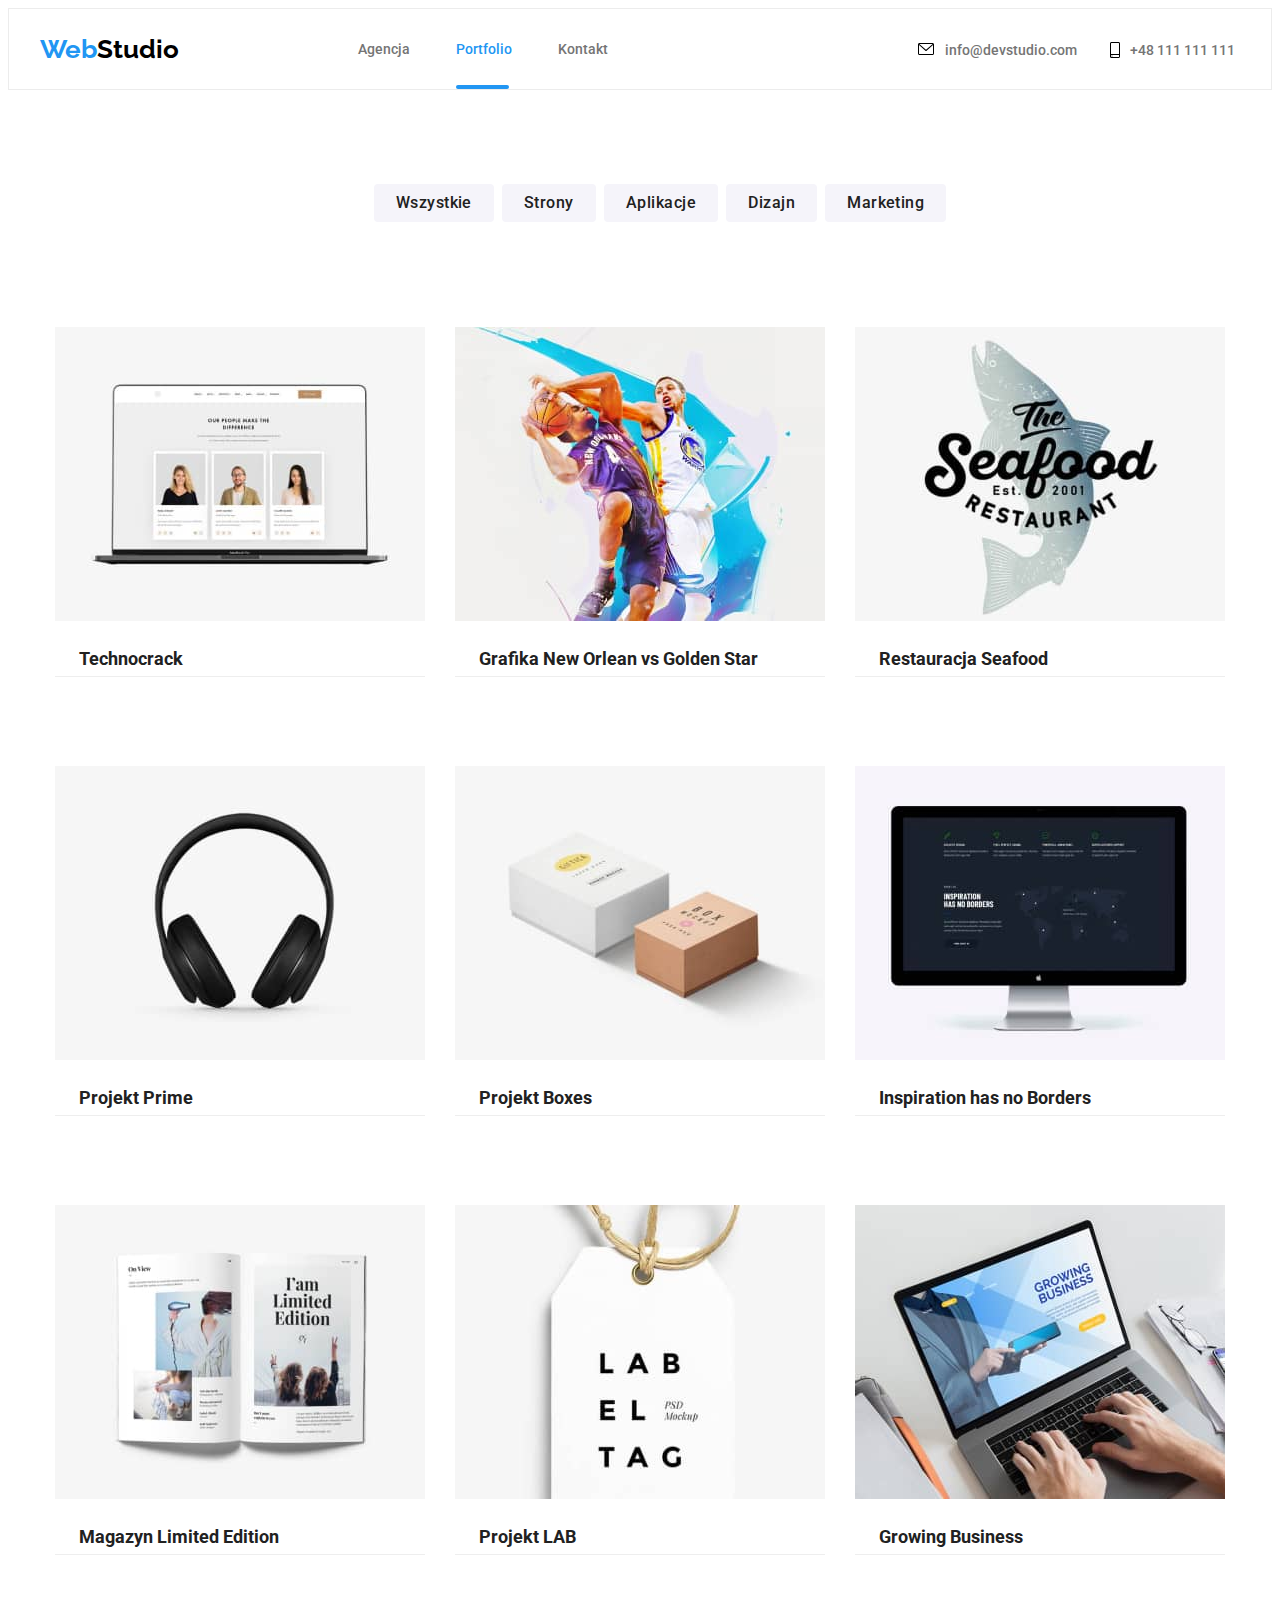
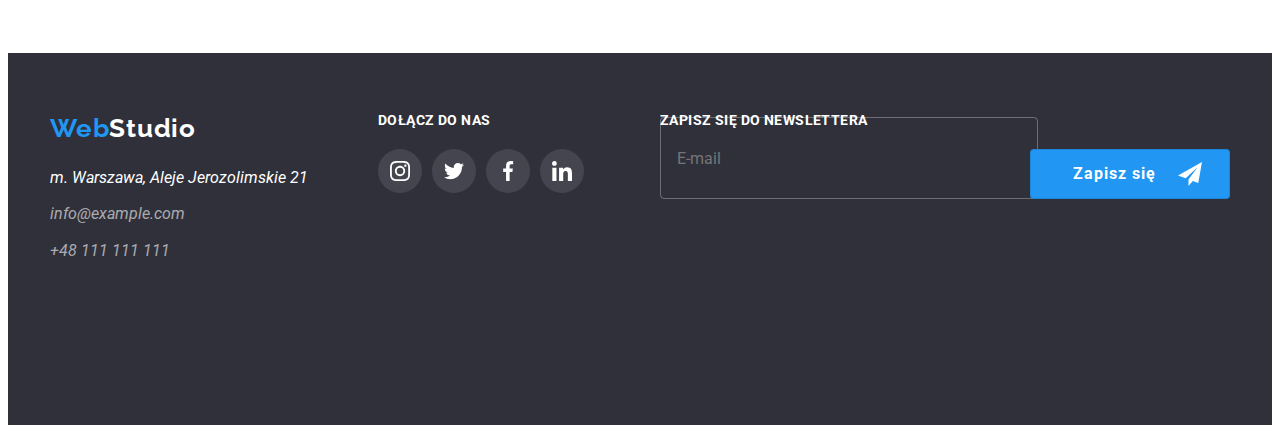
==== portfolio.html @ ab7e0744 "feat: init" ====
<!DOCTYPE html>
<html lang="pl">
  <head>
    <meta charset="UTF-8" />
    <meta http-equiv="X-UA-Compatible" content="IE=edge" />
    <meta name="viewport" content="width=device-width, initial-scale=1.0" />
    <title>Portfolio</title>
    <link
      href="https://fonts.googleapis.com/css2?family=Raleway:wght@700&family=Roboto:wght@400;500;700;900&display=swap"
      rel="stylesheet"
    />
    <link
      rel="stylesheet"
      href="https://cdnjs.cloudflare.com/ajax/libs/modern-normalize/1.1.0/modern-normalize.min.css"
      integrity="sha512-wpPYUAdjBVSE4KJnH1VR1HeZfpl1ub8YT/NKx4PuQ5NmX2tKuGu6U/JRp5y+Y8XG2tV+wKQpNHVUX03MfMFn9Q=="
      crossorigin="anonymous"
      referrerpolicy="no-referrer"
    />
    <link rel="stylesheet" href="css/styles.css" />
  </head>

  <body>
    <header class="header-box">
      <div class="header container">
        <a href="./index.html"
          ><span class="logo-web-top">Web</span
          ><span class="logo-studio-top">Studio</span></a
        >
        <nav>
          <ul class="navigation-links">
            <li>
              <a class="agency-nav is-hidden" href="./index.html">Agencja</a>
            </li>
            <li>
              <a class="portfolio-nav is-active" href="./portfolio.html"
                >Portfolio</a
              >
            </li>
            <li><a class="contact-nav is-hidden" href="#">Kontakt</a></li>
          </ul>
        </nav>
        <ul class="contact">
          <li class="mail-area">
            <a href="mailto:info@devstudio.com">
              <svg class="svg-contact-mail">
                <use href="./images/icons.svg#icon-envelope"></use>
              </svg>
              info@devstudio.com</a
            >
          </li>
          <li class="phone-area">
            <a href="tel:+48111111111">
              <svg class="svg-contact-phone">
                <use href="./images/icons.svg#icon-smartphone"></use>
              </svg>
              +48 111 111 111</a
            >
          </li>
        </ul>
      </div>
    </header>

    <main>
      <section class="projects-section">
        <div class="projects container">
          <ul class="projects-filter">
            <li class="button-element">
              <button class="projects-button" type="button">Wszystkie</button>
            </li>
            <li class="button-element">
              <button class="projects-button" type="button">Strony</button>
            </li>
            <li class="button-element">
              <button class="projects-button" type="button">Aplikacje</button>
            </li>
            <li class="button-element">
              <button class="projects-button" type="button">Dizajn</button>
            </li>
            <li class="button-element">
              <button class="projects-button" type="button">Marketing</button>
            </li>
          </ul>
        </div>
        <div class="projects container">
          <ul class="projects-list container">
            <li>
              <figure class="projects-card">
                <img
                  class="projects-img"
                  src="images/project1.jpg"
                  alt="Ekran laptopa z trojgiem ludzi"
                  width="370"
                  height="294"
                />
                <div class="overlay">
                  <p>
                    Technocrack jest popularną platformą wykorzystywaną do
                    rozpowszechniania koronawirusa. Firmy wykorzystują tę
                    platformę do celów szpiegowskich i ataków na
                    niezabezpieczone serwery konkurencji
                  </p>
                </div>
                <figcaption class="projects-caption-area">
                  <h2 class="upper-caption">Technocrack</h2>
                  <h3 class="lower-caption">Strona internetowa</h3>
                </figcaption>
              </figure>
            </li>
            <li>
              <figure class="projects-card">
                <img
                  src="images/project2.jpg"
                  alt="Dwaj koszykarze podczas gry"
                  width="370"
                  height="294"
                />
                <div class="overlay">
                  <p>
                    Technocrack jest popularną platformą wykorzystywaną do
                    rozpowszechniania koronawirusa. Firmy wykorzystują tę
                    platformę do celów szpiegowskich i ataków na
                    niezabezpieczone serwery konkurencji
                  </p>
                </div>
                <figcaption class="projects-caption-area">
                  <h2 class="upper-caption">
                    Grafika New Orlean vs Golden Star
                  </h2>
                  <h3 class="lower-caption">Dizajn</h3>
                </figcaption>
              </figure>
            </li>
            <li>
              <figure class="projects-card">
                <img
                  src="images/project3.jpg"
                  alt="Logo restauracji Seafood"
                  width="370"
                  height="294"
                />
                <div class="overlay">
                  <p>
                    Technocrack jest popularną platformą wykorzystywaną do
                    rozpowszechniania koronawirusa. Firmy wykorzystują tę
                    platformę do celów szpiegowskich i ataków na
                    niezabezpieczone serwery konkurencji
                  </p>
                </div>
                <figcaption class="projects-caption-area">
                  <h2 class="upper-caption">Restauracja Seafood</h2>
                  <h3 class="lower-caption">Aplikacja</h3>
                </figcaption>
              </figure>
            </li>
            <li>
              <figure class="projects-card">
                <img
                  src="images/project4.jpg"
                  alt="Słuchawki"
                  width="370"
                  height="294"
                />
                <div class="overlay">
                  <p>
                    Technocrack jest popularną platformą wykorzystywaną do
                    rozpowszechniania koronawirusa. Firmy wykorzystują tę
                    platformę do celów szpiegowskich i ataków na
                    niezabezpieczone serwery konkurencji
                  </p>
                </div>
                <figcaption class="projects-caption-area">
                  <h2 class="upper-caption">Projekt Prime</h2>
                  <h3 class="lower-caption">Marketing</h3>
                </figcaption>
              </figure>
            </li>
            <li>
              <figure class="projects-card">
                <img
                  src="images/project5.jpg"
                  alt="Dwa róźne pudełka obok siebie"
                  width="370"
                  height="294"
                />
                <div class="overlay">
                  <p>
                    Technocrack jest popularną platformą wykorzystywaną do
                    rozpowszechniania koronawirusa. Firmy wykorzystują tę
                    platformę do celów szpiegowskich i ataków na
                    niezabezpieczone serwery konkurencji
                  </p>
                </div>
                <figcaption class="projects-caption-area">
                  <h2 class="upper-caption">Projekt Boxes</h2>
                  <h3 class="lower-caption">Aplikacja</h3>
                </figcaption>
              </figure>
            </li>
            <li>
              <figure class="projects-card">
                <img
                  src="images/project6.jpg"
                  alt="Ekran komputera z obrazem świata"
                  width="370"
                  height="294"
                />
                <div class="overlay">
                  <p>
                    Technocrack jest popularną platformą wykorzystywaną do
                    rozpowszechniania koronawirusa. Firmy wykorzystują tę
                    platformę do celów szpiegowskich i ataków na
                    niezabezpieczone serwery konkurencji
                  </p>
                </div>
                <figcaption class="projects-caption-area">
                  <h2 class="upper-caption">Inspiration has no Borders</h2>
                  <h3 class="lower-caption">Strona internetowa</h3>
                </figcaption>
              </figure>
            </li>
            <li>
              <figure class="projects-card">
                <img
                  src="images/project7.jpg"
                  alt="Otwarty miesiecznik Limited Edition"
                  width="370"
                  height="294"
                />
                <div class="overlay">
                  <p>
                    Technocrack jest popularną platformą wykorzystywaną do
                    rozpowszechniania koronawirusa. Firmy wykorzystują tę
                    platformę do celów szpiegowskich i ataków na
                    niezabezpieczone serwery konkurencji
                  </p>
                </div>
                <figcaption class="projects-caption-area">
                  <h2 class="upper-caption">Magazyn Limited Edition</h2>
                  <h3 class="lower-caption">Dizajn</h3>
                </figcaption>
              </figure>
            </li>
            <li>
              <figure class="projects-card">
                <img
                  src="images/project8.jpg"
                  alt="Zawieszka Project Lab"
                  width="370"
                  height="294"
                />
                <div class="overlay">
                  <p>
                    Technocrack jest popularną platformą wykorzystywaną do
                    rozpowszechniania koronawirusa. Firmy wykorzystują tę
                    platformę do celów szpiegowskich i ataków na
                    niezabezpieczone serwery konkurencji
                  </p>
                </div>
                <figcaption class="projects-caption-area">
                  <h2 class="upper-caption">Projekt LAB</h2>
                  <h3 class="lower-caption">Marketing</h3>
                </figcaption>
              </figure>
            </li>
            <li>
              <figure class="projects-card">
                <img
                  src="images/project9.jpg"
                  alt="Ręce piszące na klawiaturze laptopa"
                  width="370"
                  height="294"
                />
                <div class="overlay">
                  <p>
                    Technocrack jest popularną platformą wykorzystywaną do
                    rozpowszechniania koronawirusa. Firmy wykorzystują tę
                    platformę do celów szpiegowskich i ataków na
                    niezabezpieczone serwery konkurencji
                  </p>
                </div>
                <figcaption class="projects-caption-area">
                  <h2 class="upper-caption">Growing Business</h2>
                  <h3 class="lower-caption">Aplikacja</h3>
                </figcaption>
              </figure>
            </li>
          </ul>
        </div>
      </section>
    </main>
    <footer>
      <div class="whole-footer">
        <div class="footer-area">
          <a href="./index.html"
            ><span class="logo-web-bottom">Web</span
            ><span class="logo-studio-bottom">Studio</span>
          </a>
          <address>
            <ul class="footer-contacts-list">
              <li>
                <a class="site" href="https://goo.gl/maps/q3WPrfQFME7vEifA9"
                  >m. Warszawa, Aleje Jerozolimskie 21</a
                >
              </li>
              <li>
                <a class="contact" href="mailto:info@example.com"
                  >info@example.com</a
                >
              </li>
              <li>
                <a class="contact" href="tel:+48111111111">+48 111 111 111</a>
              </li>
            </ul>
          </address>
        </div>

        <div class="footer-sl-area">
          <p class="footer-sl-area-title">Dołącz do nas</p>
          <div class="footer-sl-area-boxes">
            <div class="footer-sl-box">
              <svg class="footer-sl-item">
                <use href="./images/icons.svg#icon-instagram2"></use>
              </svg>
            </div>
            <div class="footer-sl-box">
              <svg class="footer-sl-item">
                <use href="./images/icons.svg#icon-twitter1"></use>
              </svg>
            </div>
            <div class="footer-sl-box">
              <svg class="footer-sl-item">
                <use href="./images/icons.svg#icon-facebook1"></use>
              </svg>
            </div>
            <div class="footer-sl-box">
              <svg class="footer-sl-item">
                <use href="./images/icons.svg#icon-linkedin1"></use>
              </svg>
            </div>
          </div>
        </div>

        <div class="newsletter-area">
          <p class="newsletter-title">zapisz się do newslettera</p>
          <div>
            <form name="newsletter" autocomplete="on">
              <label for="newsletter-email"> </label>
              <input
                type="email"
                name="newsletter"
                id="newsletter-email"
                placeholder="E-mail"
                class="email-input"
              />
              <button class="newsletter-button" type="submit">
                Zapisz się
              </button>
              <svg class="icon-send">
                <use href="./images/icons.svg#icon-send" />
              </svg>
            </form>
          </div>
        </div>
      </div>
    </footer>
  </body>
</html>
---- css/styles.css ----
* {
  font-family: "Roboto", sans-serif;
  color: var(--bodytext-color);
  font-size: 16px;
  font-weight: 400;
}

:root {
  --text-color: #757575;
  --selection-color: #2196f3;
  --main-white: #ffffff;
  --logo-black: #000000;
  --bodytext-color: #212121;
  --footerbackground-color: #2f303a;
  --teamsectionbackgroundn-color: #f5f4fa;
  --svg-icons-color: #afb1bb;
  --background-footer-sl: rgba(255, 255, 255, 0.1);
  --lower-caption-color: rgba(117, 117, 117, 1);
}
h1,
h2,
h3,
h4,
h5,
h6,
p,
ul {
  margin: 0px;
}

section {
  padding-top: 94px;
  padding-bottom: 94px;
}

.container {
  width: 1200px;
  margin-left: auto;
  margin-right: auto;
  padding: 0;
}

.container > li {
  list-style-type: none;
}
/* logo top*/
.logo-web-top,
.logo-studio-top {
  font-family: "Raleway";
  font-size: 26px;
  font-weight: 700;
  line-height: 1.19;
  letter-spacing: 0.03;
}
.logo-studio-top {
  color: var(--logo-black);
}

.logo-web-top {
  color: var(--selection-color);
}

/* end - logo top */

/* header */
.header-box {
  display: flex;
  align-items: center;
  justify-content: center;
  width: auto;
  height: 80px;
  margin: auto;
  padding: 0px;
  list-style: none;
  border: 1px solid #ececec;
}

.header.container > a {
  text-decoration: none;
}

.header.container {
  display: flex;
  align-items: center;
  margin-left: 0px;
  margin-right: 0px;
}

/* end - header */
/* navigation menu */
.navigation-links {
  position: relative;
  font-size: 14px;
  font-weight: 500;
  line-height: 1;
  letter-spacing: 0.02;
  text-indent: 46px;
  margin-left: 93px;
  display: flex;
  align-items: center;
  position: relati;
}

.navigation-links a {
  color: var(--text-color);
  text-decoration: none;
  font-size: 14px;
  font-weight: 500;
  line-height: 1.14;
  letter-spacing: 0.02;
  position: relative;
  transition-property: color;
  transition-duration: 250ms;
  transition-timing-function: cubic-bezier(0.4, 0, 0.2, 1);
}

.navigation-links a:hover,
.navigation-links a:focus,
.navigation-links a:active {
  color: var(--selection-color);
}
.navigation-links a:hover::after,
.navigation-links a:focus::after,
.navigation-links a:active::after {
  color: var(--selection-color);
  position: absolute;
  display: inline-block;
  top: 44px;
  left: 0px;
  content: "";
  width: 53px;
  height: 4px;
  border-radius: 2px;
  background-color: var(--selection-color);
}
/* agency active */
.agency-nav.is-active {
  color: var(--selection-color);
}
.agency-nav.is-active::after {
  color: var(--selection-color);
  position: absolute;
  display: inline-block;
  top: 44px;
  left: 0px;
  content: "";
  width: 53px;
  height: 4px;
  border-radius: 2px;
  background-color: var(--selection-color);
}
/* agency end */
/* portfolio active */
.portfolio-nav.is-active {
  color: var(--selection-color);
}
.portfolio-nav.is-active::after {
  color: var(--selection-color);
  position: absolute;
  display: inline-block;
  top: 44px;
  left: 0px;
  content: "";
  width: 53px;
  height: 4px;
  border-radius: 2px;
  background-color: var(--selection-color);
}

.navigation-links > li {
  list-style-type: none;
}

nav a {
  color: var(--main-text-color);
  text-decoration: none;
}

.contact {
  position: relative;
  display: flex;
  gap: 50px;
  margin-left: auto;
}

.contact > li {
  list-style-type: none;
}

.contact a {
  text-decoration: none;
  color: var(--text-color);
  font-size: 14px;
  font-weight: 500;
  line-height: 1.14;
  letter-spacing: 0.02;
  transition-property: fill, color;
  transition-duration: 250ms;
  transition-timing-function: cubic-bezier(0.4, 0, 0.2, 1);
}

.contact a:hover,
.contact a:focus,
.contact a:active {
  color: var(--selection-color);
  fill: var(--selection-color);
}

/* obrazy svg */
.svg-contact-mail {
  display: inline-block;
  width: 22px;
  height: 16px;
  position: absolute;
  left: 10px;
  bottom: 2px;
}
.mail-area {
  width: 135px;
}
.phone-area {
  width: 110px;
}
.svg-contact-phone {
  display: inline-block;
  align-self: center;
  width: 20px;
  height: 16px;
  position: absolute;
  right: 115px;
  top: 2px;
}

/* end-navigation menu */

/* main */
.title-main.container {
  display: flex;
  justify-content: center;
  margin: 0px;
  margin-bottom: 30px;
  font-weight: 900;
  font-size: 44px;
  line-height: 1.36;
  text-align: center;
  letter-spacing: 0.06;
  text-transform: uppercase;
  color: var(--main-white);
  width: auto;
}

.main-section-background {
  display: flex;
  justify-content: center;
  align-items: center;
  margin-right: auto;
  margin-left: auto;
  max-height: auto;
  max-width: 1600px;
  text-align: center;
}
.main-section-background {
  background-image: linear-gradient(
      rgba(47, 48, 58, 0.4) 0%,
      rgba(47, 48, 58, 0.4) 0%
    ),
    url(../images/main.jpg);
  background-repeat: no-repeat;
  background-position: center;
  background-size: cover;
  max-width: 1600px;
  max-height: auto;
}

.main-button.heigh-button {
  font-weight: 700;
  line-height: 1.88;
  letter-spacing: 0.06;
  text-align: center;
  width: 200px;
  padding-top: 10px;
  padding-bottom: 10px;
  border-radius: 4px;
  border: 1px solid #2196f3;
  color: var(--main-white);
  background-color: var(--selection-color);
  transition-property: box-shadow;
  transition-duration: 250ms;
  transition-timing-function: cubic-bezier(0.4, 0, 0.2, 1);
}
.main-button:hover,
.main-button:focus,
.main-button:active {
  box-shadow: 0px 4px 4px 0px #00000040;
  cursor: pointer;
}

/* end - main */

/* section lorem */
.title-about {
  font-size: 14px;
  font-weight: 700;
  line-height: 1.14;
  letter-spacing: 0.03;
  width: 270px;
  height: auto;
  text-transform: uppercase;
  margin-bottom: 10px;
  justify-content: center;
  color: var(--bodytext-color);
  padding-left: 0px;
  padding-right: 0px;
}

.lorem-section-area .container {
  display: flex;
  justify-content: center;
  padding-bottom: 0px;
}
.lorem-area {
  width: 270px;
  height: auto;
}
.lorem-area > .text-about {
  font-size: 14px;
  line-height: 1.71;
  letter-spacing: 0.03em;
  text-align: left;
  color: var(--text-color);
  text-align: left;
  width: 270px;
}
.lorem-area:not(:last-child) {
  margin-right: 30px;
}

.lorem-list {
  display: flex;
  justify-content: center;
  margin-left: auto;
  margin-right: auto;
  list-style-type: none;
  padding-left: 0px;
  width: 1170px;
  height: auto;
}
/* lorem images */
.svg-lorem-cards {
  display: flex;
  justify-content: center;
  align-items: center;
  width: 270px;
  height: 120px;
  margin-bottom: 30px;
  background-color: var(--teamsectionbackgroundn-color);
}
.svg-lorem-images {
  width: 70px;
  height: 70px;
}
/* end - lorem section */

/* image section */
.image-section {
  justify-content: center;
  display: block;
  padding-top: 0px;
}

.image-title {
  display: block;
  justify-content: center;
  width: auto;
  text-align: center;
  font-size: 36px;
  font-weight: 700;
  line-height: 1.16;
  letter-spacing: 0.03;
  margin-bottom: 50px;
  color: var(--bodytext-color);
}
.image-title-item {
  max-width: 100%;
  height: auto;
  position: relative;
  overflow: hidden;
  height: 294px;
}
.image-title-item .image-title-overtext {
  bottom: 0px;
  display: flex;
  position: absolute;
  background: rgba(47, 48, 58, 0.8);
  justify-content: center;
  align-items: center;
  height: 70px;
  width: 370px;
  font-size: 14px;
  color: var(--main-white);
  text-transform: uppercase;
  font-weight: 700;
  line-height: 0.07;
  letter-spacing: 0.03em;
}
.link-container {
  display: flex;
  gap: 30px;
  justify-content: center;
  margin-right: 0px;
  margin-left: 0px;
  list-style-type: none;
  padding-left: 0px;
}

.image-section.container {
  margin: 0px;
  width: 1170px;
}

/* end - image section */
/* teamcard section */
.teamcard-section-background {
  width: auto;
  display: block;
  background-color: var(--teamsectionbackgroundn-color);
}

.teamcard-section {
  display: block;
  justify-content: center;
  align-items: center;
  margin: auto;
}

.teamcard-title {
  display: flex;
  justify-content: center;
  font-size: 36px;
  font-weight: 700;
  line-height: 1.16;
  letter-spacing: 0.03;
  margin-bottom: 50px;
}

.teamcard-figure {
  justify-content: center;
  display: block;
  width: 270px;
  height: auto;
  margin: 0px;
}
.teamcard-cards {
  background-color: var(--main-white);
  border-bottom-left-radius: 4px;
  border-bottom-right-radius: 4px;
  box-shadow: 0px 2px 1px 0px rgba(0, 0, 0, 0.2);
  box-shadow: 0px 1px 1px 0px rgba(0, 0, 0, 0.14);
  box-shadow: 0px 1px 3px 0px rgba(0, 0, 0, 0.12);
}
.teamcard-list > li {
  list-style-type: none;
}

.teamcard-list {
  display: flex;
  gap: 30px;
  justify-content: center;
  padding-left: 0px;
  width: auto;
}

/* svg-teamcard */
.svg-teamcard-sl {
  display: flex;
  margin-left: auto;
  margin-right: auto;
  margin-bottom: 18px;
  margin-top: 16px;
  width: 206px;
  height: auto;
}
.svg-teamcard-sl > .teamcard-sl-box:not(:last-child) {
  margin-right: 10px;
}
.teamcard-sl-box {
  display: flex;
  align-items: center;
  justify-content: center;
  width: 44px;
  height: 44px;
  width: 44px;
  height: 44px;
  background-color: var(--main-white);
  fill: rgba(175, 177, 184, 1);
  border-radius: 50%;
  transition-property: background-color, fill, box-shadow, border-radius;
  transition-duration: 250ms;
  transition-timing-function: cubic-bezier(0.4, 0, 0.2, 1);
}
.teamcard-sl-box:hover,
.teamcard-sl-box:focus,
.teamcard-sl-box:active {
  background-color: var(--selection-color);
  border-radius: 50%;
  fill: var(--main-white);
  box-shadow: 0px 4px 4px 0px #00000040;
  cursor: pointer;
}
.svg-teamcard-sl-item {
  width: 20px;
  height: 20px;
}
/* client- section */
.clients-section {
  display: block;
  margin-left: auto;
  margin-right: auto;
  padding-top: 94px;
  padding-bottom: 94px;
}
.clients-title {
  text-align: center;
  font-size: 36px;
  font-weight: 700;
  line-height: 1.16;
  letter-spacing: 0.03;
  margin-bottom: 50px;
}
.clients-image-box {
  display: flex;
  justify-content: center;
  width: 1170px;
  height: auto;
  margin-left: auto;
  margin-right: auto;
  fill: var(--svg-icons-color);
}
.clients-image-card:not(:last-child) {
  margin-right: 30px;
}
.clients-image-card {
  display: flex;
  justify-content: center;
  align-items: center;
  width: 170px;
  height: 92px;
  border: 1px solid #afb1b8;
  border-radius: 4px;
  transition-property: border, fill, box-shadow, border-radius;
  transition-duration: 250ms;
  transition-timing-function: cubic-bezier(0.4, 0, 0.2, 1);
}
.clients-image-card:hover,
.clients-image-card:focus,
.clients-image-card:active {
  border: 1px solid #2196f3;
  fill: var(--selection-color);
  box-shadow: 0px 4px 4px 0px #00000040;
  cursor: pointer;
}

.clients-image {
  width: 106px;
  height: 60px;
}

/* end - clients section */
/* team - section */
.team-caption > .upper-caption {
  justify-content: center;
  font-weight: 500;
  font-size: 16px;
  margin-bottom: 10px;
  line-height: 1.19;
  margin-left: 0px;
  margin-right: 0px;
  letter-spacing: 0.03;
  color: var(--bodytext-color);
}

.team-caption {
  display: block;
  padding-top: 30px;
  text-align: center;
}

.team-caption + .lower-caption {
  font-size: 14px;
  color: var(--lower-caption-color);
  line-height: 1.46;
  letter-spacing: 0.03;
}
/* end- teamcard section */
/* footer */
/* logo-bottom */
.whole-footer .logo-web-bottom,
.whole-footer .logo-studio-bottom {
  margin-bottom: 20px;
  font-family: "Raleway";
  font-size: 26px;
  line-height: 1.19;
  font-weight: 700;
  letter-spacing: 0.03em;
  text-align: left;
}
.footer-area > a {
  text-decoration: none;
}
.logo-web-bottom {
  color: var(--selection-color);
}

.logo-studio-bottom {
  color: var(--main-white);
}

/* end - logo bottom */

footer {
  background-color: var(--footerbackground-color);
  width: auto;
}
.whole-footer {
  display: flex;
  justify-content: center;
  height: 252px;
  margin-right: auto;
  margin-left: auto;
  padding: 60px 0px;
}
.footer-area {
  width: 250x;
}
.footer-area.container {
  padding: 60px 0px;
  margin-left: 0px;
  margin-right: 0px;
  width: auto;
}
.footer-contacts-list {
  width: auto;
}
.footer-contacts-list .site {
  color: var(--main-white);
  transition-property: color;
  transition-duration: 250ms;
  transition-timing-function: cubic-bezier(0.4, 0, 0.2, 1);
}

.footer-contacts-list .site:hover,
.footer-contacts-list .site:focus,
.footer-contacts-list .site:active {
  color: var(--selection-color);
}

.footer-contacts-list .contact {
  color: #ffffff99;
  transition-property: color;
  transition-duration: 250ms;
  transition-timing-function: cubic-bezier(0.4, 0, 0.2, 1);
}
.footer-contacts-list .contact:hover,
.footer-contacts-list .contact:focus,
.footer-contacts-list .contact:active {
  color: var(--selection-color);
}

.footer-contacts-list {
  padding-left: 0px;
}
.footer-contacts-list li:nth-child(1) {
  margin-top: 20px;
}
.footer-contacts-list > li {
  padding-bottom: 9px;
  margin-right: 70px;
  margin-left: 0px;
  font-size: 14px;
  line-height: 1.71;
  letter-spacing: 0.03;
}

.footer-contacts-list > li {
  list-style-type: none;
}

.footer-contacts-list a {
  text-decoration: none;
}

.footer-address .contact {
  color: rgba(255, 255, 255, 0.6);
  font-size: 14px;
  line-height: 1.71;
  transition-property: color;
  transition-duration: 250ms;
  transition-timing-function: cubic-bezier(0.4, 0, 0.2, 1);
}

.footer-sl-area {
  display: block;
  margin-left: 0px;
  height: 80px;
  padding-right: 76px;
}
.footer-sl-area-boxes > .footer-sl-box:not(:last-child) {
  margin-right: 10px;
}
.footer-sl-area-title {
  padding-bottom: 20px;
  color: var(--main-white);
  text-transform: uppercase;
  font-size: 14px;
  font-weight: 700;
  line-height: 1.14;
  letter-spacing: 0.03em;
  text-align: left;
}
.footer-sl-area-boxes {
  display: inline-flex;
  width: auto;
  height: 44px;
}
.footer-sl-box {
  display: flex;
  align-items: center;
  justify-content: center;
  width: 44px;
  height: 44px;
  background-color: var(--background-footer-sl);
  fill: var(--main-white);
  border-radius: 50%;
  transition-property: background-color, fill, box-shadow, border-radius;
  transition-duration: 250ms;
  transition-timing-function: cubic-bezier(0.4, 0, 0.2, 1);
}
.footer-sl-box:hover,
.footer-sl-box:focus,
.footer-sl-box:active {
  background-color: var(--selection-color);
  border-radius: 50%;
  fill: var(--main-white);
  box-shadow: 0px 4px 4px 0px #00000040;
  cursor: pointer;
}
.footer-sl-item {
  width: 20px;
  height: 20px;
}
.newsletter-area {
  position: relative;
  width: 570px;
  height: 86px;
}
.newsletter-title {
  color: var(--main-white);
  font-size: 14px;
  font-weight: 700;
  line-height: 1.14;
  letter-spacing: 0.03em;
  text-align: left;
  text-transform: uppercase;
}
.email-input {
  position: absolute;
  display: inline-flex;
  align-items: flex-end;
  padding-top: 15px;
  color: var(--main-white);
  padding-bottom: 15px;
  padding-left: 16px;
  border: 1px solid rgba(255, 255, 255, 0.3);
  border-radius: 4px;
  box-shadow: rgba(0, 0, 0, 0.15);
  bottom: 0px;
  left: 0px;
  width: 358px;
  height: 50px;
  background-color: transparent;
}
.newsletter-button {
  position: absolute;
  display: flex;
  align-items: center;
  font-size: 16px;
  font-weight: 700;
  line-height: 1.88;
  letter-spacing: 0.06em;
  text-align: center;
  bottom: 0px;
  right: 0px;
  border-radius: 4px;
  border: 1px solid #0000001a;
  width: 200px;
  height: 50px;
  padding-left: 42px;
  background-color: var(--selection-color);
  color: var(--main-white);
  transition-property: border, box-shadow, cursor;
  transition-duration: 250ms;
  transition-timing-function: cubic-bezier(0.4, 0, 0.2, 1);
}
.newsletter-button:hover,
.newsletter-button:focus,
.newsletter-button:active {
  border: 1px solid #080c0f;
  box-shadow: 0px 4px 4px 0px #ffffff;
  cursor: pointer;
}
.icon-send {
  position: absolute;
  width: 24px;
  height: 24px;
  fill: var(--main-white);
  right: 28px;
  bottom: 13px;
}
/* newsletter - form */

/* end - newsletter - form */

/* portfolio */
/* buttons */
.projects-button[type="button"] {
  cursor: pointer;
  font-weight: 500;
  line-height: 1.63;
  letter-spacing: 0.03em;
  text-align: center;
  padding: 6px 22px;
  border: 0px;
  border-radius: 4px;
  background-color: var(--teamsectionbackgroundn-color);
  /* transition */
  transition-property: box-shadow, color, background-color;
  transition-duration: 250ms;
  transition-timing-function: cubic-bezier(0.4, 0, 0.2, 1);
}

.projects-button[type="button"]:hover,
.projects-button[type="button"]:focus,
.projects-button[type="button"]:active {
  color: var(--main-white);
  background-color: var(--selection-color);
  box-shadow: 0px 4px 4px 0px rgba(0, 0, 0, 0.25);
  border-radius: 4px;
}

.button-element:not(:last-child) {
  margin-right: 8px;
}
/* end - buttons */
.projects-section {
  display: block;
  justify-content: center;
}
.projects.container {
  display: flex;
  justify-content: center;
  margin: auto;
}
.projects-filter {
  height: 54px;
  width: 572px;
  display: flex;
  list-style-type: none;
  margin-left: auto;
  margin-right: auto;
  margin-bottom: 34px;
  justify-content: center;
}

.projects-card .upper-caption {
  text-align: left;
  font-weight: 700;
  font-size: 18px;
  line-height: 2;
  letter-spacing: 0.06;
  color: var(--bodytext-color);
  padding-top: 20px;
  padding-bottom: 4px;
  vertical-align: top;
  padding-left: 24px;
  padding-right: 24px;
}

.projects-card .lower-caption {
  text-align: left;
  line-height: 1.88;
  letter-spacing: 0.03em;
  padding-left: 24px;
  padding-right: 24px;
  padding-bottom: 20px;
  color: var(--text-color);
}

.projects-list li {
  list-style-type: none;
}

.projects-list {
  display: flex;
  flex-wrap: wrap;
  gap: 30px;
  width: 1170px;
}
.projects-card {
  position: relative;
  width: 370px;
  height: 404px;
  flex-basis: 13%;
  display: inline-block;
  align-content: center;
  overflow: hidden;
  margin: 0px;
  border-bottom: 1px solid #eeeeee;
  transition-property: box-shadow, border;
  transition-duration: 250ms;
  transition-timing-function: cubic-bezier(0.4, 0, 0.2, 1);
}
.projects-card:hover .overlay {
  transform: translateY(0%);
}

.projects-card:hover,
.projects-card:focus,
.projects-card:active {
  cursor: pointer;
  border: 1px solid #eeeeee;
  box-shadow: 1px 4px 6px 0px #00000029;
}
.projects-card img {
  display: block;
  height: 294px;
  width: 370px;
}

.overlay {
  z-index: 1;
  position: absolute;
  overflow: hidden;
  text-align: left;
  top: 0;
  left: 0;
  width: 370px;
  height: 294px;
  padding-left: 24px;
  padding-top: 49px;
  padding-bottom: 49px;
  padding-right: 45px;
  color: var(--main-white);
  background: rgba(33, 150, 243, 0.9);
  transform: translateY(100%);
  transition-duration: 250ms;
  transition-timing-function: cubic-bezier(0.4, 0, 0.2, 1);
}
.overlay > p {
  font-size: 18px;
  font-weight: 400;
  line-height: 1.57;
  letter-spacing: 0.03em;
  text-align: left;
  color: var(--main-white);
}
.projects-caption-area {
  height: 110px;
  width: 370px;
  position: absolute;
  z-index: 2;
  background-color: var(--main-white);
}
/* end - portfolio */
/* okno modmalne */

.backdrop {
  left: 0;
  top: 0;
  display: flex;
  justify-content: center;
  align-items: center;
  position: fixed;
  min-width: 100%;
  min-height: 100%;
  visibility: visible;
  opacity: 1;
  background-color: rgba(0, 0, 0, 0.2);
  transition-property: opacity, visibility, transform;
  transition-duration: 250ms;
  transition-timing-function: cubic-bezier(0.4, 0, 0.2, 1);
  transition-delay: 250ms;
  transform: scale(1);
}
.backdrop.is-hidden {
  opacity: 0;
  visibility: hidden;
  pointer-events: none;
  transform: scale(0.1);
}
.modal {
  position: absolute;
  min-height: 581px;
  width: 528px;
  border-radius: 4px;
  opacity: 1;
  visibility: visible;
  background-color: var(--main-white);
  box-shadow: 0px 2px 1px 0px rgba(0, 0, 0, 0.2);
  box-shadow: 0px 1px 1px 0px rgba(0, 0, 0, 0.14);
  box-shadow: 0px 1px 3px 0px rgba(0, 0, 0, 0.12);
  transition-property: opacity, visibility, transform;
  transition-duration: 250ms;
  transition-timing-function: cubic-bezier(0.4, 0, 0.2, 1);
  transition-delay: 250ms;
  transform: scale(1);
}
.modal.is-hidden {
  opacity: 0;
  visibility: hidden;
  pointer-events: none;
  transform: scale(0.1);
}
.close-btn {
  position: absolute;
  top: 8px;
  right: 8px;
  width: 30px;
  height: 30px;
  border-radius: 50%;
  border: 1px solid rgba(0, 0, 0, 0.1);
  background-color: var(--main-white);
  transition-property: border, background-color, box-shadow, cursor, color;
  transition-duration: 250ms;
  transition-timing-function: cubic-bezier(0.4, 0, 0.2, 1);
}
.close-btn:hover,
.close-btn:focus,
.close-btn:active {
  color: var(--main-white);
  background-color: var(--selection-color);
  border: 1px solid var(--main-white);
  box-shadow: 0px 4px 4px 0px #00000040;
  cursor: pointer;
}
.form-area {
  display: flex;
  flex-direction: column;
  justify-content: center;
  align-items: center;
  margin-top: 40px;
}
.form-title {
  width: 448px;
  height: 23px;
  margin-bottom: 12px;
  font-size: 20px;
  font-weight: 700;
  line-height: 1.15;
  letter-spacing: 0.03em;
  text-align: center;
}
.form-position {
  width: 448px;
  height: 342px;
  margin-bottom: 20px;
}
.form-name {
  position: relative;
  width: 448px;
  height: 58px;
  margin-bottom: 10px;
}
.icon-human {
  position: absolute;
  display: flex;
  width: 18px;
  height: 18px;
  bottom: 11px;
  left: 12px;
  transition: fill;
  transition-duration: 250ms;
  transition-timing-function: cubic-bezier(0.4, 0, 0.2, 1);
}
.form-phone {
  position: relative;
  width: 448px;
  height: 58px;
  margin-bottom: 10px;
}
.icon-formPhone {
  position: absolute;
  display: flex;
  width: 18px;
  height: 18px;
  bottom: 11px;
  left: 12px;
  transition: fill;
  transition-duration: 250ms;
  transition-timing-function: cubic-bezier(0.4, 0, 0.2, 1);
}
.form-email {
  position: relative;
  width: 448px;
  height: 58px;
  margin-bottom: 10px;
}
.icon-emailBlack {
  position: absolute;
  display: flex;
  width: 18px;
  height: 18px;
  bottom: 11px;
  left: 12px;
  transition: fill;
  transition-duration: 250ms;
  transition-timing-function: cubic-bezier(0.4, 0, 0.2, 1);
}
.form-textarea {
  width: 448px;
  height: 138px;
  margin-bottom: 10px;
}

.form-check {
  position: relative;
  width: 419px;
  height: 24px;
  margin-bottom: 30px;
}
.form-button {
  display: block;
  justify-content: center;
  text-align: center;
  font-size: 16px;
  font-weight: 700;
  color: rgba(255, 255, 255, 1);
  line-height: 1.88;
  letter-spacing: 0.06em;
  width: 200px;
  height: 50px;
  border-radius: 4px;
  border: none;
  cursor: pointer;
  background-color: var(--selection-color);
  transition-property: border, box-shadow;
  transition-duration: 250ms;
  transition-timing-function: cubic-bezier(0.4, 0, 0.2, 1);
}
.form-button:hover,
.form-button:focus,
.form-button:active {
  border: 1px solid #2196f3;
  box-shadow: 0px 4px 4px 0px #00000040;
  cursor: pointer;
}
.form-label {
  font-size: 12px;
  font-weight: 400;
  line-height: 1.16;
  letter-spacing: 0.01em;
  text-align: left;
  margin-bottom: 4px;
  color: var(--text-color);
}
.form-input {
  width: 448px;
  height: 40px;
  border: 1px solid rgba(33, 33, 33, 0.2);
  border-radius: 4px;
  padding-left: 42px;
  transition-property: border-color, fill;
  transition-duration: 250ms;
  transition-timing-function: cubic-bezier(0.4, 0, 0.2, 1);
}
.form-input:focus {
  outline: none;
  border-color: var(--selection-color);
}
.form-input:focus + .icon-human,
.form-input:focus + .icon-emailBlack,
.form-input:focus + .icon-formPhone {
  fill: var(--selection-color);
}

.form-input-textarea {
  width: 448px;
  height: 120px;
  border: 1px solid rgba(33, 33, 33, 0.2);
  border-radius: 4px;
  font-family: Roboto;
  font-size: 12px;
  font-weight: 400;
  line-height: 14px;
  letter-spacing: 0.01em;
  text-align: left;
  align-items: center;
  padding: 12px 16px;
  resize: none;
  transition-property: border-color;
  transition-duration: 250ms;
  transition-timing-function: cubic-bezier(0.4, 0, 0.2, 1);
}
.form-input-textarea:focus {
  outline: none;
  border-color: var(--selection-color);
}
.reg {
  text-decoration: underline;
  color: var(--selection-color);
  font-size: 14px;
  font-weight: 400;
  line-height: 1.71;
  letter-spacing: 0.03em;
  text-align: left;
}
.form-check-label {
  display: flex;
  font-size: 14px;
  font-weight: 400;
  line-height: 1.71;
  letter-spacing: 0.03em;
  text-align: left;
  padding-left: 23px;
  align-items: baseline;
}
.checkbox-input {
  position: absolute;
  width: 16px;
  height: 15px;
  cursor: pointer;
  left: 0px;
  top: 4px;
  transition: visibility;
}
.checkbox-input:checked {
  opacity: 0;
  z-index: 2;
}
.checkbox-bird {
  position: absolute;
  width: 16px;
  height: 15px;
  visibility: hidden;
  left: 0px;
  top: 4px;
  cursor: pointer;
  transition: visibility;
  transition-duration: 250ms;
  transition-timing-function: cubic-bezier(0.4, 0, 0.2, 1);
}
.checkbox-input:checked ~ .checkbox-bird {
  visibility: visible;
  z-index: 1;
}
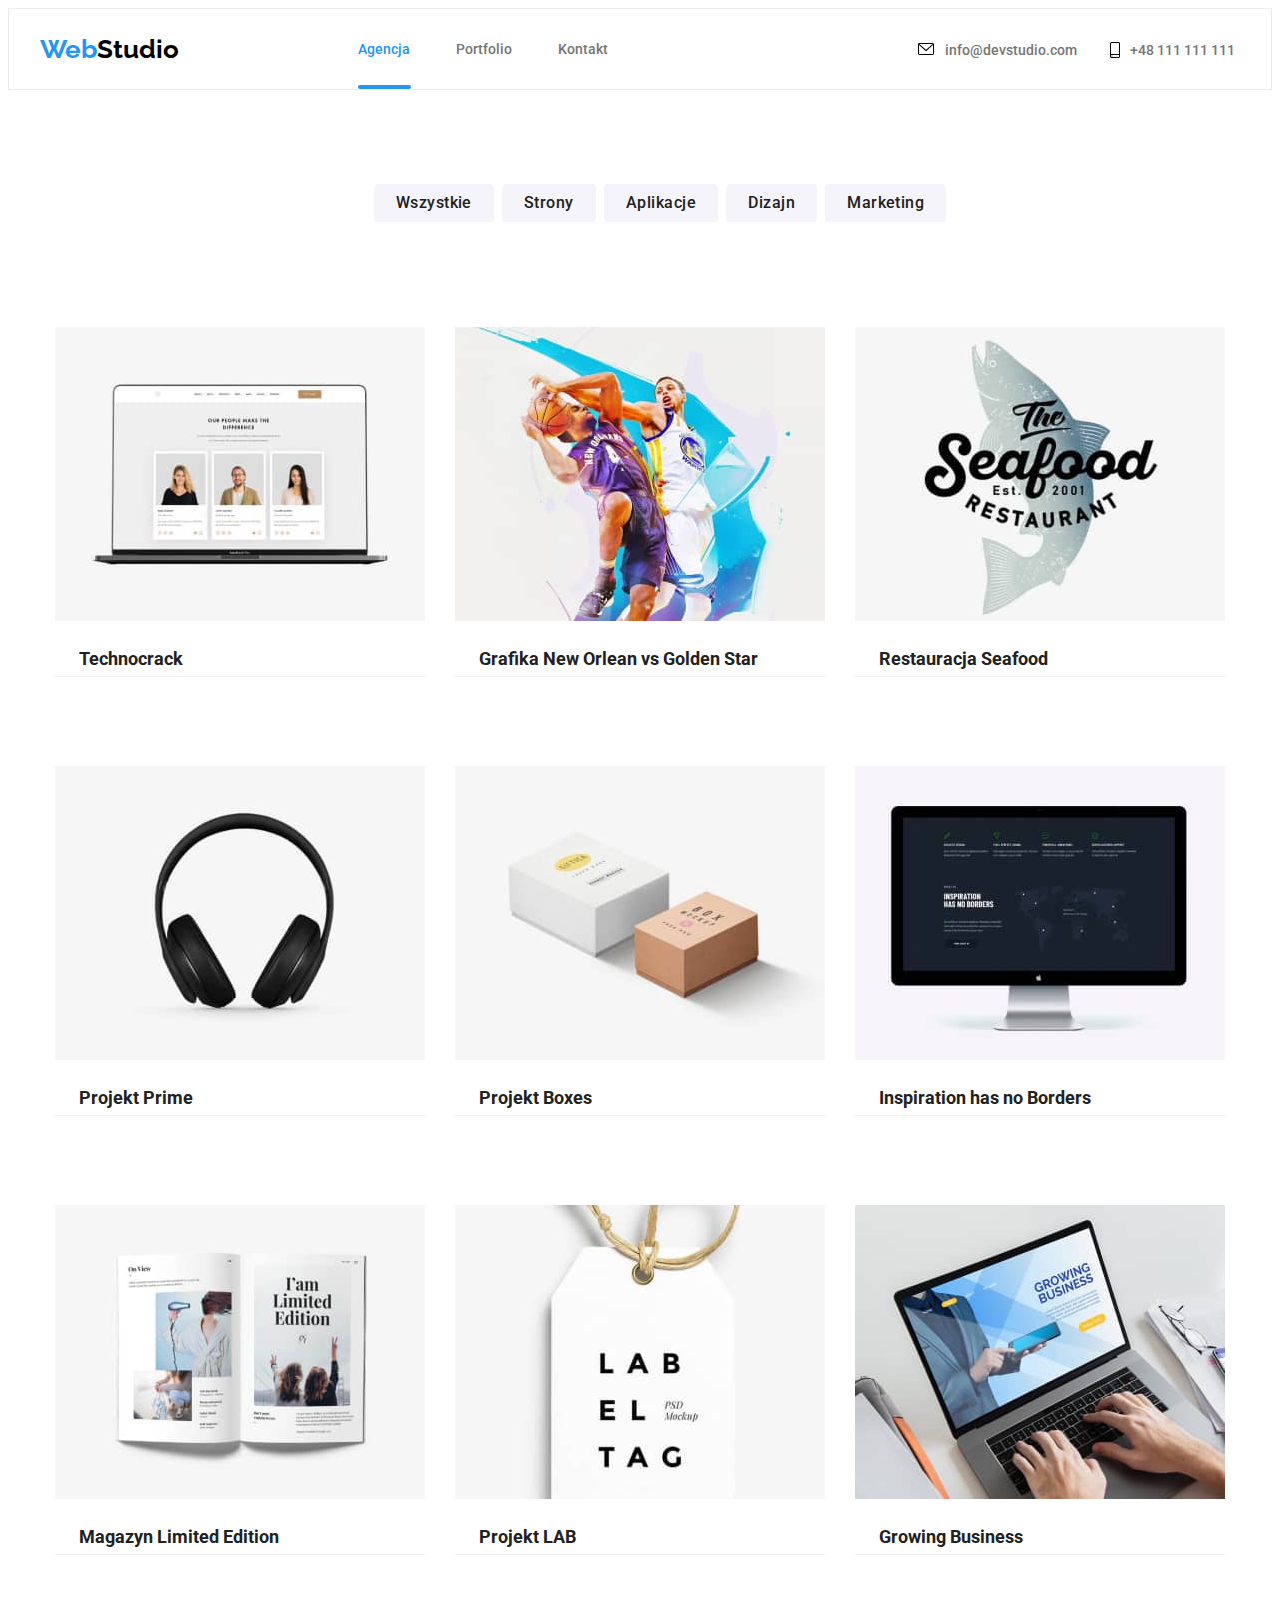
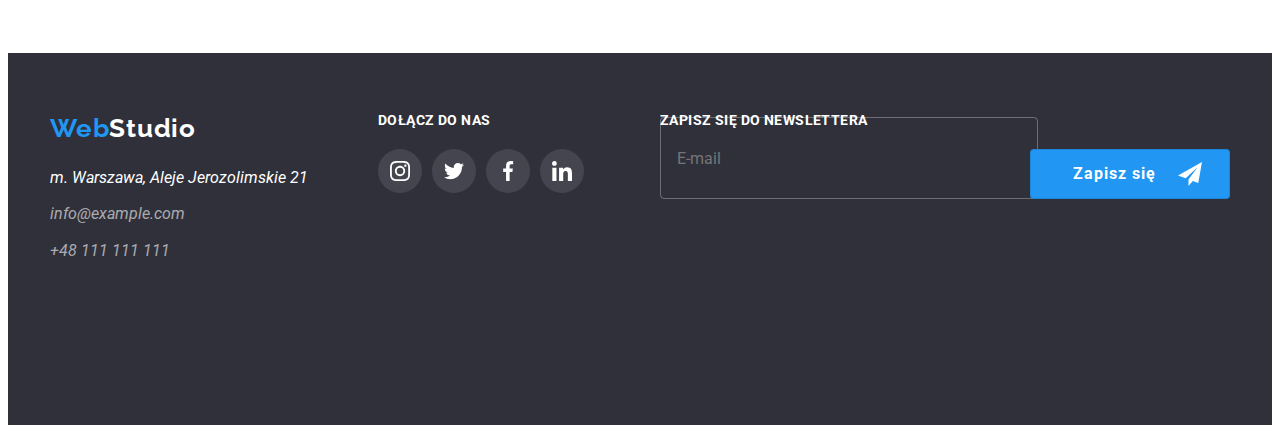
==== commit 3d816778: "bem-header" ====
--- a/portfolio.html
+++ b/portfolio.html
@@ -20,37 +20,43 @@
   </head>
 
   <body>
-    <header class="header-box">
-      <div class="header container">
+    <header class="header">
+      <div class="header__logo container">
         <a href="./index.html"
-          ><span class="logo-web-top">Web</span
-          ><span class="logo-studio-top">Studio</span></a
+          ><span class="header__logo-web-top">Web</span
+          ><span class="header__logo-studio-top">Studio</span></a
         >
         <nav>
-          <ul class="navigation-links">
-            <li>
-              <a class="agency-nav is-hidden" href="./index.html">Agencja</a>
-            </li>
-            <li>
-              <a class="portfolio-nav is-active" href="./portfolio.html"
+          <ul class="navigation">
+            <li>
+              <a class="navigation__agency-nav is-active" href="./index.html"
+                >Agencja</a
+              >
+            </li>
+            <li>
+              <a
+                class="navigation__portfolio-nav is-hidden"
+                href="./portfolio.html"
                 >Portfolio</a
               >
             </li>
-            <li><a class="contact-nav is-hidden" href="#">Kontakt</a></li>
+            <li>
+              <a class="navigation__contact-nav is-hidden" href="#">Kontakt</a>
+            </li>
           </ul>
         </nav>
         <ul class="contact">
-          <li class="mail-area">
+          <li class="contact__mail-area">
             <a href="mailto:info@devstudio.com">
-              <svg class="svg-contact-mail">
+              <svg class="contact__svg-mail">
                 <use href="./images/icons.svg#icon-envelope"></use>
               </svg>
               info@devstudio.com</a
             >
           </li>
-          <li class="phone-area">
+          <li class="contact__phone-area">
             <a href="tel:+48111111111">
-              <svg class="svg-contact-phone">
+              <svg class="contact__svg-phone">
                 <use href="./images/icons.svg#icon-smartphone"></use>
               </svg>
               +48 111 111 111</a
--- a/css/styles.css
+++ b/css/styles.css
@@ -44,26 +44,26 @@
   list-style-type: none;
 }
 /* logo top*/
-.logo-web-top,
-.logo-studio-top {
+.header__logo-web-top,
+.header__logo-studio-top {
   font-family: "Raleway";
   font-size: 26px;
   font-weight: 700;
   line-height: 1.19;
   letter-spacing: 0.03;
 }
-.logo-studio-top {
+.header__logo-studio-top {
   color: var(--logo-black);
 }
 
-.logo-web-top {
+.header__logo-web-top {
   color: var(--selection-color);
 }
 
 /* end - logo top */
 
 /* header */
-.header-box {
+.header {
   display: flex;
   align-items: center;
   justify-content: center;
@@ -75,11 +75,11 @@
   border: 1px solid #ececec;
 }
 
-.header.container > a {
+.header__logo.container > a {
   text-decoration: none;
 }
 
-.header.container {
+.header__logo.container {
   display: flex;
   align-items: center;
   margin-left: 0px;
@@ -88,7 +88,7 @@
 
 /* end - header */
 /* navigation menu */
-.navigation-links {
+.navigation {
   position: relative;
   font-size: 14px;
   font-weight: 500;
@@ -101,7 +101,7 @@
   position: relati;
 }
 
-.navigation-links a {
+.navigation a {
   color: var(--text-color);
   text-decoration: none;
   font-size: 14px;
@@ -114,14 +114,14 @@
   transition-timing-function: cubic-bezier(0.4, 0, 0.2, 1);
 }
 
-.navigation-links a:hover,
-.navigation-links a:focus,
-.navigation-links a:active {
+.navigation a:hover,
+.navigation a:focus,
+.navigation a:active {
   color: var(--selection-color);
 }
-.navigation-links a:hover::after,
-.navigation-links a:focus::after,
-.navigation-links a:active::after {
+.navigation a:hover::after,
+.navigation a:focus::after,
+.navigation a:active::after {
   color: var(--selection-color);
   position: absolute;
   display: inline-block;
@@ -134,10 +134,10 @@
   background-color: var(--selection-color);
 }
 /* agency active */
-.agency-nav.is-active {
+.navigation__agency-nav.is-active {
   color: var(--selection-color);
 }
-.agency-nav.is-active::after {
+.navigation__agency-nav.is-active::after {
   color: var(--selection-color);
   position: absolute;
   display: inline-block;
@@ -151,10 +151,10 @@
 }
 /* agency end */
 /* portfolio active */
-.portfolio-nav.is-active {
+.navigation__portfolio-nav.is-active {
   color: var(--selection-color);
 }
-.portfolio-nav.is-active::after {
+.navigation__portfolio-nav.is-active::after {
   color: var(--selection-color);
   position: absolute;
   display: inline-block;
@@ -167,7 +167,7 @@
   background-color: var(--selection-color);
 }
 
-.navigation-links > li {
+.navigation > li {
   list-style-type: none;
 }
 
@@ -205,9 +205,11 @@
   color: var(--selection-color);
   fill: var(--selection-color);
 }
-
-/* obrazy svg */
-.svg-contact-mail {
+.contact__mail-area {
+  width: 135px;
+}
+
+.contact__svg-mail {
   display: inline-block;
   width: 22px;
   height: 16px;
@@ -215,13 +217,10 @@
   left: 10px;
   bottom: 2px;
 }
-.mail-area {
-  width: 135px;
-}
-.phone-area {
+.contact__phone-area {
   width: 110px;
 }
-.svg-contact-phone {
+.contact__svg-phone {
   display: inline-block;
   align-self: center;
   width: 20px;
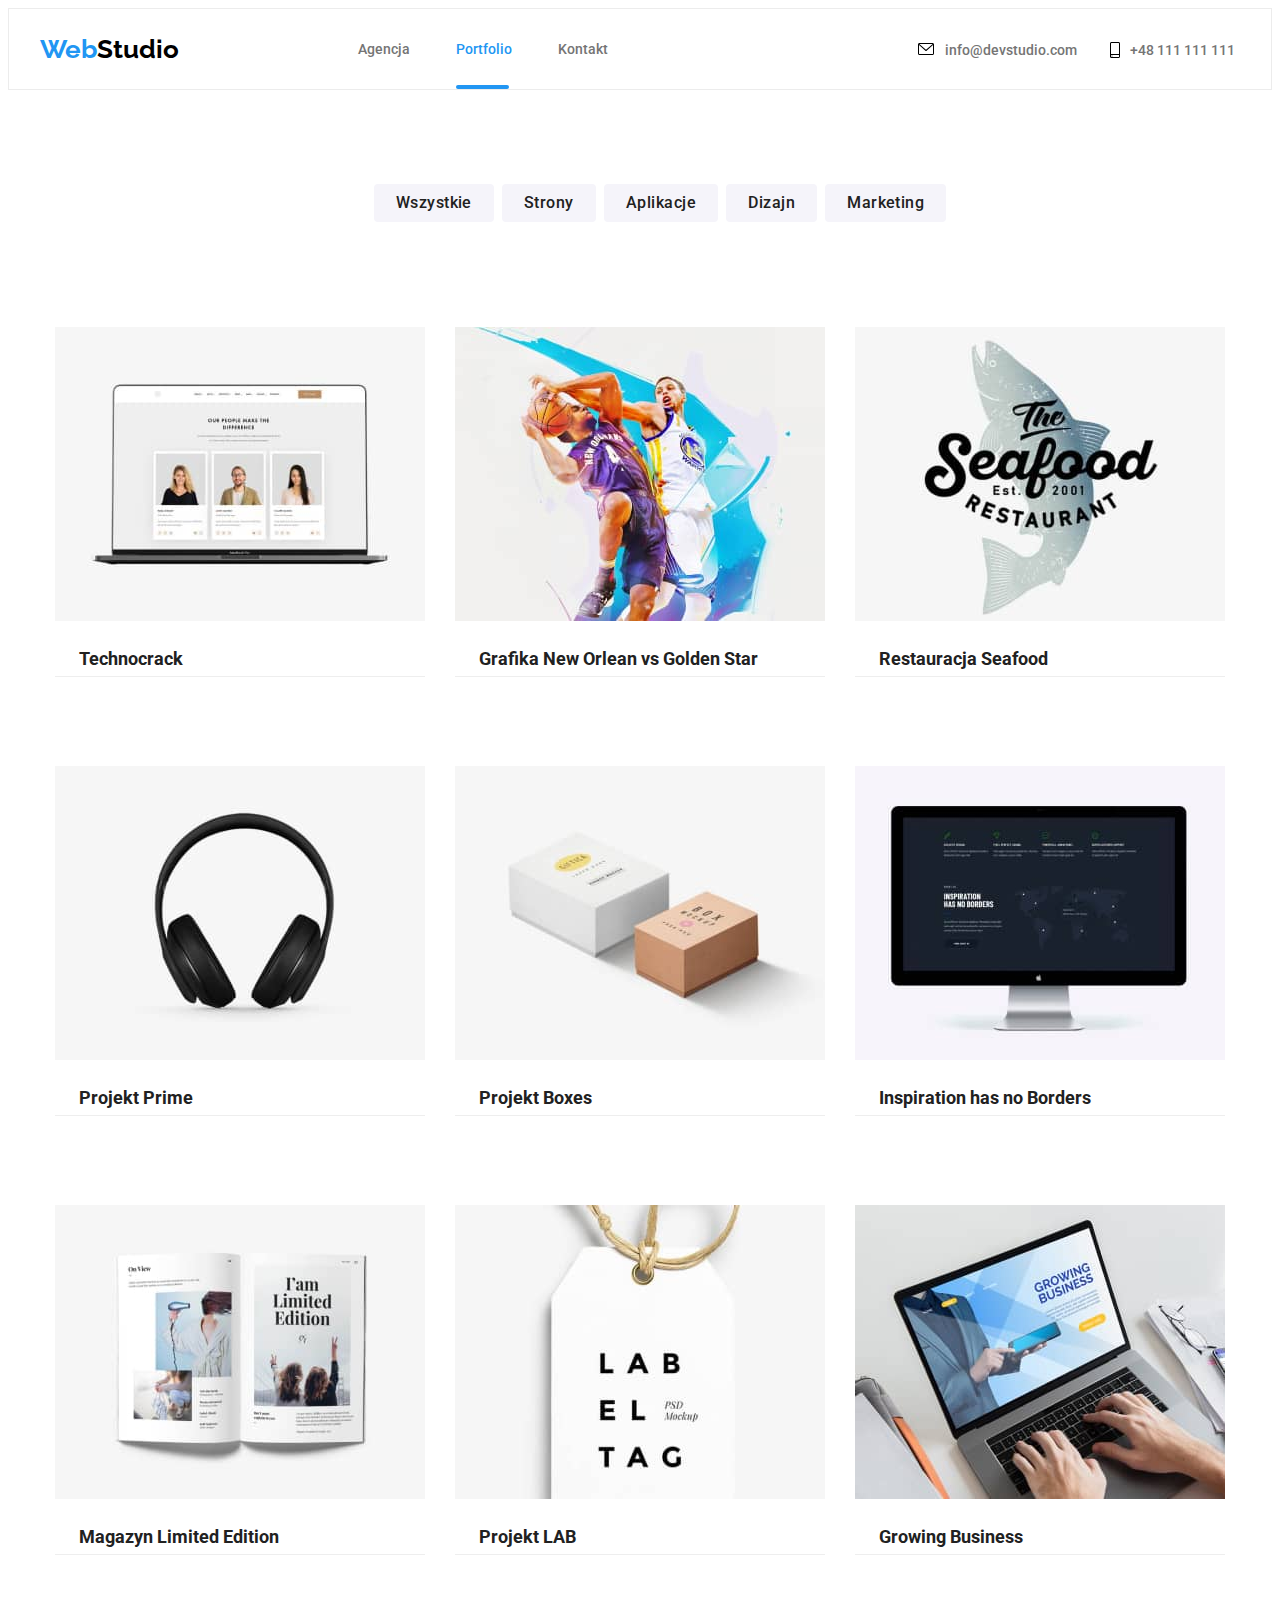
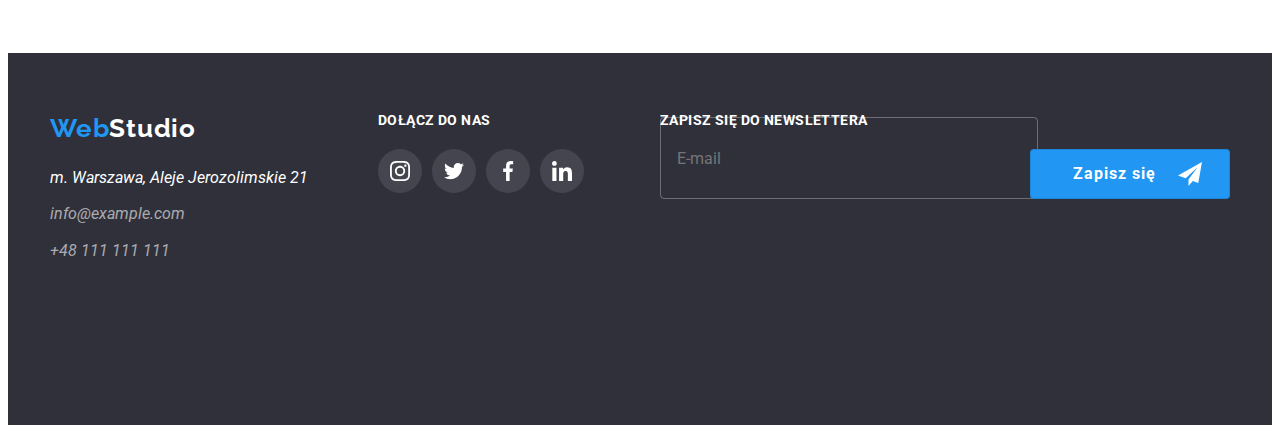
==== commit 507db14c: "Update portfolio.html" ====
--- a/portfolio.html
+++ b/portfolio.html
@@ -29,13 +29,13 @@
         <nav>
           <ul class="navigation">
             <li>
-              <a class="navigation__agency-nav is-active" href="./index.html"
+              <a class="navigation__agency-nav is-hidden" href="./index.html"
                 >Agencja</a
               >
             </li>
             <li>
               <a
-                class="navigation__portfolio-nav is-hidden"
+                class="navigation__portfolio-nav is-active"
                 href="./portfolio.html"
                 >Portfolio</a
               >
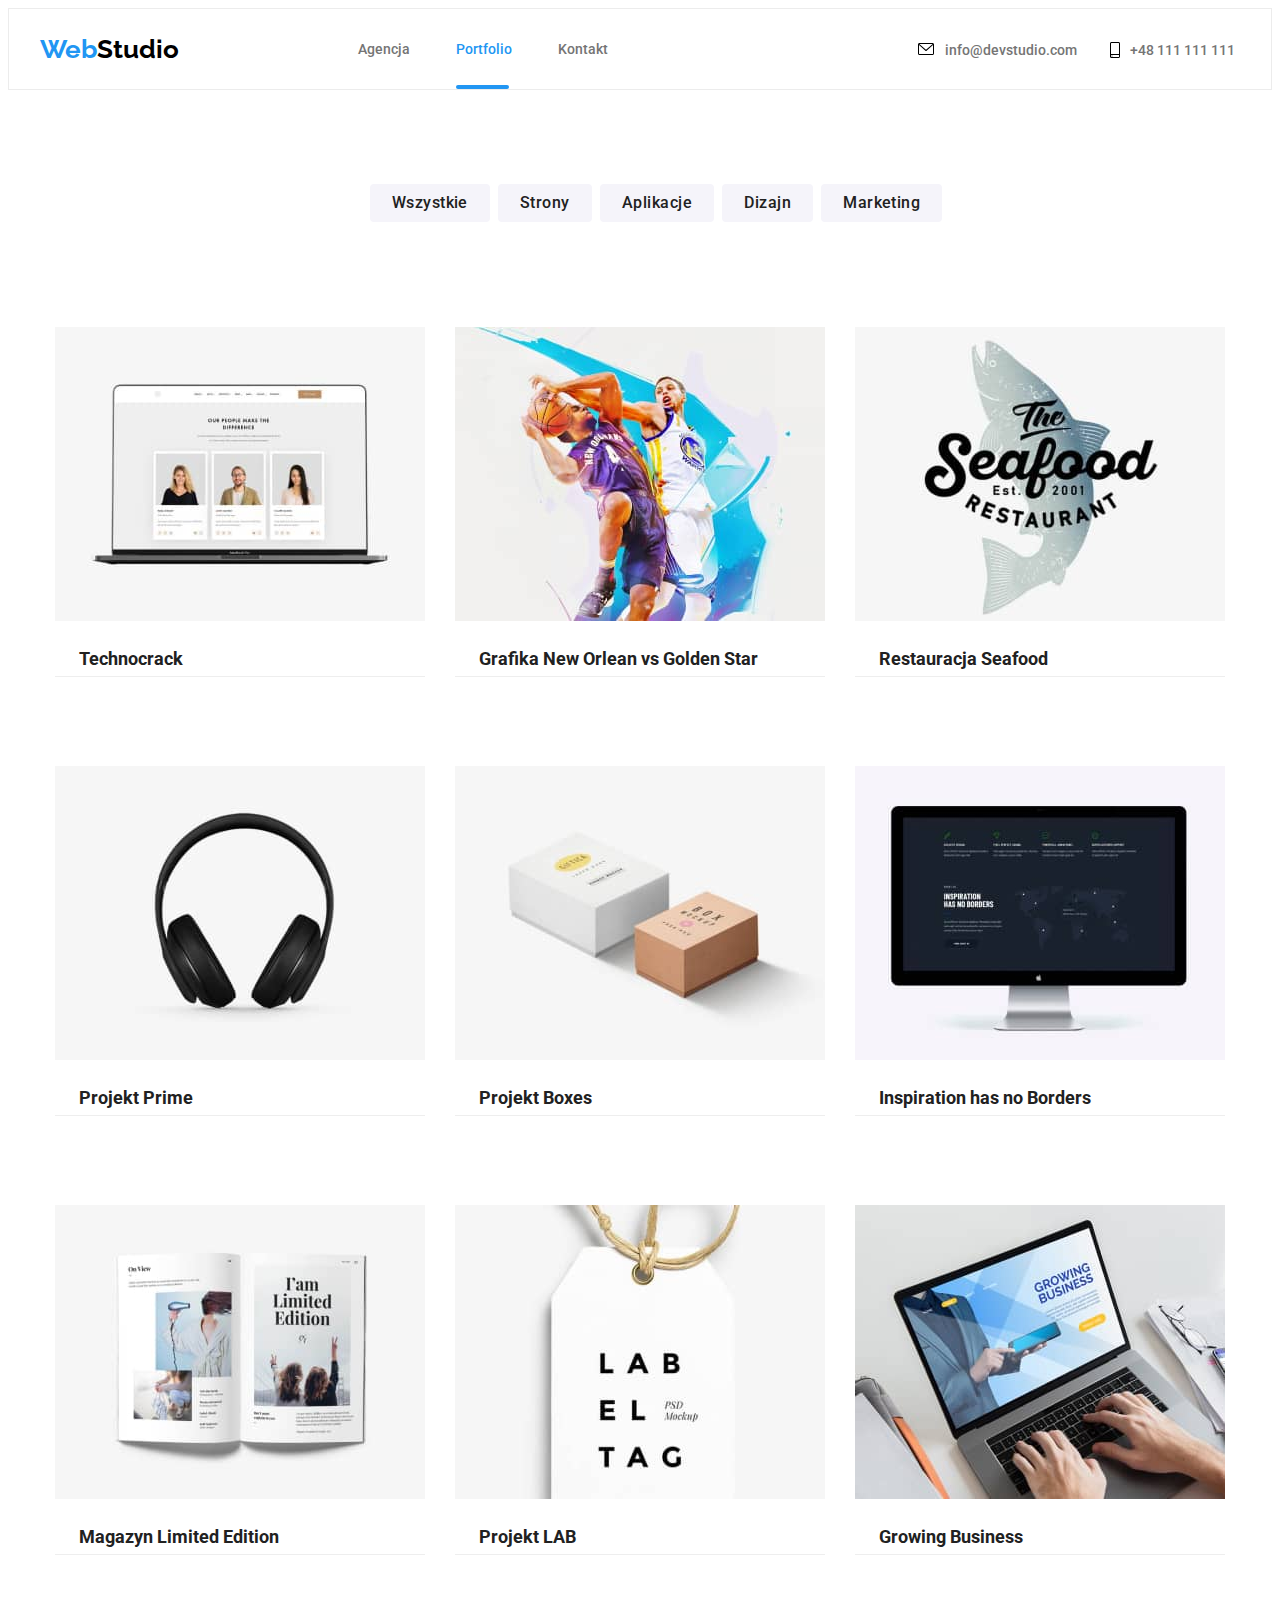
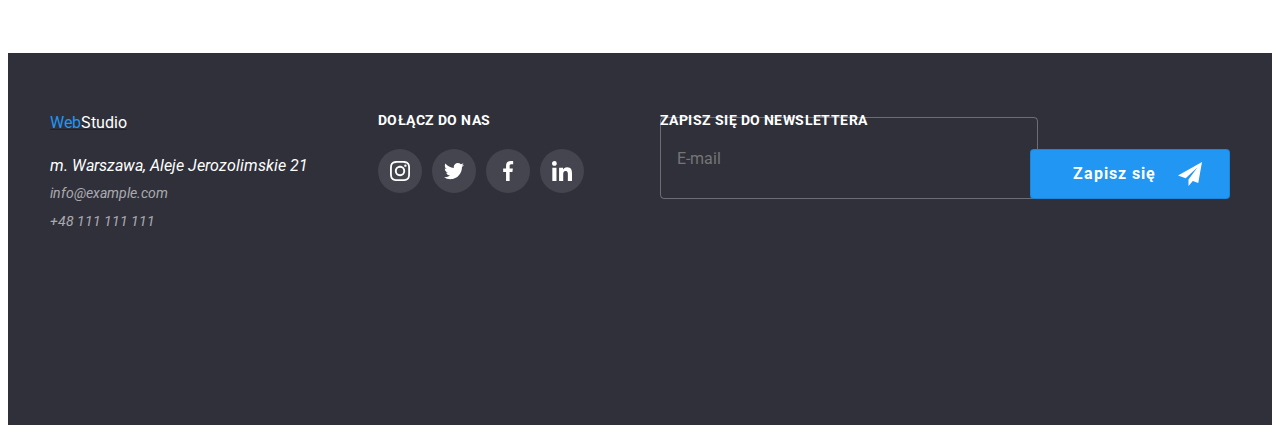
==== commit 4b9c458e: "bem end" ====
--- a/portfolio.html
+++ b/portfolio.html
@@ -23,8 +23,8 @@
     <header class="header">
       <div class="header__logo container">
         <a href="./index.html"
-          ><span class="header__logo-web-top">Web</span
-          ><span class="header__logo-studio-top">Studio</span></a
+          ><span class="logo-web-top">Web</span
+          ><span class="logo-studio-top">Studio</span></a
         >
         <nav>
           <ul class="navigation">
@@ -68,225 +68,226 @@
 
     <main>
       <section class="projects-section">
-        <div class="projects container">
-          <ul class="projects-filter">
-            <li class="button-element">
+        <div class="projects-section__button-area">
+          <ul class="projects-section__filter">
+            <li>
               <button class="projects-button" type="button">Wszystkie</button>
             </li>
-            <li class="button-element">
+            <li>
               <button class="projects-button" type="button">Strony</button>
             </li>
-            <li class="button-element">
+            <li>
               <button class="projects-button" type="button">Aplikacje</button>
             </li>
-            <li class="button-element">
+            <li>
               <button class="projects-button" type="button">Dizajn</button>
             </li>
-            <li class="button-element">
+            <li>
               <button class="projects-button" type="button">Marketing</button>
             </li>
           </ul>
         </div>
-        <div class="projects container">
-          <ul class="projects-list container">
-            <li>
-              <figure class="projects-card">
-                <img
+        <div class="projects-section__projects-area">
+          <ul class="projects-section__projects-list">
+            <li>
+              <figure class="projects-section__card">
+                <img
+                  class="projects-section__image"
                   class="projects-img"
                   src="images/project1.jpg"
                   alt="Ekran laptopa z trojgiem ludzi"
-                  width="370"
-                  height="294"
-                />
-                <div class="overlay">
-                  <p>
-                    Technocrack jest popularną platformą wykorzystywaną do
-                    rozpowszechniania koronawirusa. Firmy wykorzystują tę
-                    platformę do celów szpiegowskich i ataków na
-                    niezabezpieczone serwery konkurencji
-                  </p>
-                </div>
-                <figcaption class="projects-caption-area">
-                  <h2 class="upper-caption">Technocrack</h2>
-                  <h3 class="lower-caption">Strona internetowa</h3>
-                </figcaption>
-              </figure>
-            </li>
-            <li>
-              <figure class="projects-card">
-                <img
+                />
+                <div class="projects-section__overlay">
+                  <p>
+                    Technocrack jest popularną platformą wykorzystywaną do
+                    rozpowszechniania koronawirusa. Firmy wykorzystują tę
+                    platformę do celów szpiegowskich i ataków na
+                    niezabezpieczone serwery konkurencji
+                  </p>
+                </div>
+                <figcaption class="projects-section__caption-area">
+                  <h2 class="projects-section__card-title">Technocrack</h2>
+                  <h3 class="projects-section__card-subtitle">
+                    Strona internetowa
+                  </h3>
+                </figcaption>
+              </figure>
+            </li>
+            <li>
+              <figure class="projects-section__card">
+                <img
+                  class="projects-section__image"
                   src="images/project2.jpg"
                   alt="Dwaj koszykarze podczas gry"
-                  width="370"
-                  height="294"
-                />
-                <div class="overlay">
-                  <p>
-                    Technocrack jest popularną platformą wykorzystywaną do
-                    rozpowszechniania koronawirusa. Firmy wykorzystują tę
-                    platformę do celów szpiegowskich i ataków na
-                    niezabezpieczone serwery konkurencji
-                  </p>
-                </div>
-                <figcaption class="projects-caption-area">
-                  <h2 class="upper-caption">
+                />
+                <div class="projects-section__overlay">
+                  <p>
+                    Technocrack jest popularną platformą wykorzystywaną do
+                    rozpowszechniania koronawirusa. Firmy wykorzystują tę
+                    platformę do celów szpiegowskich i ataków na
+                    niezabezpieczone serwery konkurencji
+                  </p>
+                </div>
+                <figcaption class="projects-section__caption-area">
+                  <h2 class="projects-section__card-title">
                     Grafika New Orlean vs Golden Star
                   </h2>
-                  <h3 class="lower-caption">Dizajn</h3>
-                </figcaption>
-              </figure>
-            </li>
-            <li>
-              <figure class="projects-card">
-                <img
+                  <h3 class="projects-section__card-subtitle">Dizajn</h3>
+                </figcaption>
+              </figure>
+            </li>
+            <li>
+              <figure class="projects-section__card">
+                <img
+                  class="projects-section__image"
                   src="images/project3.jpg"
                   alt="Logo restauracji Seafood"
-                  width="370"
-                  height="294"
-                />
-                <div class="overlay">
-                  <p>
-                    Technocrack jest popularną platformą wykorzystywaną do
-                    rozpowszechniania koronawirusa. Firmy wykorzystują tę
-                    platformę do celów szpiegowskich i ataków na
-                    niezabezpieczone serwery konkurencji
-                  </p>
-                </div>
-                <figcaption class="projects-caption-area">
-                  <h2 class="upper-caption">Restauracja Seafood</h2>
-                  <h3 class="lower-caption">Aplikacja</h3>
-                </figcaption>
-              </figure>
-            </li>
-            <li>
-              <figure class="projects-card">
-                <img
+                />
+                <div class="projects-section__overlay">
+                  <p>
+                    Technocrack jest popularną platformą wykorzystywaną do
+                    rozpowszechniania koronawirusa. Firmy wykorzystują tę
+                    platformę do celów szpiegowskich i ataków na
+                    niezabezpieczone serwery konkurencji
+                  </p>
+                </div>
+                <figcaption class="projects-section__caption-area">
+                  <h2 class="projects-section__card-title">
+                    Restauracja Seafood
+                  </h2>
+                  <h3 class="projects-section__card-subtitle">Aplikacja</h3>
+                </figcaption>
+              </figure>
+            </li>
+            <li>
+              <figure class="projects-section__card">
+                <img
+                  class="projects-section__image"
                   src="images/project4.jpg"
                   alt="Słuchawki"
-                  width="370"
-                  height="294"
-                />
-                <div class="overlay">
-                  <p>
-                    Technocrack jest popularną platformą wykorzystywaną do
-                    rozpowszechniania koronawirusa. Firmy wykorzystują tę
-                    platformę do celów szpiegowskich i ataków na
-                    niezabezpieczone serwery konkurencji
-                  </p>
-                </div>
-                <figcaption class="projects-caption-area">
-                  <h2 class="upper-caption">Projekt Prime</h2>
-                  <h3 class="lower-caption">Marketing</h3>
-                </figcaption>
-              </figure>
-            </li>
-            <li>
-              <figure class="projects-card">
-                <img
+                />
+                <div class="projects-section__overlay">
+                  <p>
+                    Technocrack jest popularną platformą wykorzystywaną do
+                    rozpowszechniania koronawirusa. Firmy wykorzystują tę
+                    platformę do celów szpiegowskich i ataków na
+                    niezabezpieczone serwery konkurencji
+                  </p>
+                </div>
+                <figcaption class="projects-section__caption-area">
+                  <h2 class="projects-section__card-title">Projekt Prime</h2>
+                  <h3 class="projects-section__card-subtitle">Marketing</h3>
+                </figcaption>
+              </figure>
+            </li>
+            <li>
+              <figure class="projects-section__card">
+                <img
+                  class="projects-section__image"
                   src="images/project5.jpg"
                   alt="Dwa róźne pudełka obok siebie"
-                  width="370"
-                  height="294"
-                />
-                <div class="overlay">
-                  <p>
-                    Technocrack jest popularną platformą wykorzystywaną do
-                    rozpowszechniania koronawirusa. Firmy wykorzystują tę
-                    platformę do celów szpiegowskich i ataków na
-                    niezabezpieczone serwery konkurencji
-                  </p>
-                </div>
-                <figcaption class="projects-caption-area">
-                  <h2 class="upper-caption">Projekt Boxes</h2>
-                  <h3 class="lower-caption">Aplikacja</h3>
-                </figcaption>
-              </figure>
-            </li>
-            <li>
-              <figure class="projects-card">
-                <img
+                />
+                <div class="projects-section__overlay">
+                  <p>
+                    Technocrack jest popularną platformą wykorzystywaną do
+                    rozpowszechniania koronawirusa. Firmy wykorzystują tę
+                    platformę do celów szpiegowskich i ataków na
+                    niezabezpieczone serwery konkurencji
+                  </p>
+                </div>
+                <figcaption class="projects-section__caption-area">
+                  <h2 class="projects-section__card-title">Projekt Boxes</h2>
+                  <h3 class="projects-section__card-subtitle">Aplikacja</h3>
+                </figcaption>
+              </figure>
+            </li>
+            <li>
+              <figure class="projects-section__card">
+                <img
+                  class="projects-section__image"
                   src="images/project6.jpg"
                   alt="Ekran komputera z obrazem świata"
-                  width="370"
-                  height="294"
-                />
-                <div class="overlay">
-                  <p>
-                    Technocrack jest popularną platformą wykorzystywaną do
-                    rozpowszechniania koronawirusa. Firmy wykorzystują tę
-                    platformę do celów szpiegowskich i ataków na
-                    niezabezpieczone serwery konkurencji
-                  </p>
-                </div>
-                <figcaption class="projects-caption-area">
-                  <h2 class="upper-caption">Inspiration has no Borders</h2>
-                  <h3 class="lower-caption">Strona internetowa</h3>
-                </figcaption>
-              </figure>
-            </li>
-            <li>
-              <figure class="projects-card">
-                <img
+                />
+                <div class="projects-section__overlay">
+                  <p>
+                    Technocrack jest popularną platformą wykorzystywaną do
+                    rozpowszechniania koronawirusa. Firmy wykorzystują tę
+                    platformę do celów szpiegowskich i ataków na
+                    niezabezpieczone serwery konkurencji
+                  </p>
+                </div>
+                <figcaption class="projects-section__caption-area">
+                  <h2 class="projects-section__card-title">
+                    Inspiration has no Borders
+                  </h2>
+                  <h3 class="projects-section__card-subtitle">
+                    Strona internetowa
+                  </h3>
+                </figcaption>
+              </figure>
+            </li>
+            <li>
+              <figure class="projects-section__card">
+                <img
+                  class="projects-section__image"
                   src="images/project7.jpg"
                   alt="Otwarty miesiecznik Limited Edition"
-                  width="370"
-                  height="294"
-                />
-                <div class="overlay">
-                  <p>
-                    Technocrack jest popularną platformą wykorzystywaną do
-                    rozpowszechniania koronawirusa. Firmy wykorzystują tę
-                    platformę do celów szpiegowskich i ataków na
-                    niezabezpieczone serwery konkurencji
-                  </p>
-                </div>
-                <figcaption class="projects-caption-area">
-                  <h2 class="upper-caption">Magazyn Limited Edition</h2>
-                  <h3 class="lower-caption">Dizajn</h3>
-                </figcaption>
-              </figure>
-            </li>
-            <li>
-              <figure class="projects-card">
-                <img
+                />
+                <div class="projects-section__overlay">
+                  <p>
+                    Technocrack jest popularną platformą wykorzystywaną do
+                    rozpowszechniania koronawirusa. Firmy wykorzystują tę
+                    platformę do celów szpiegowskich i ataków na
+                    niezabezpieczone serwery konkurencji
+                  </p>
+                </div>
+                <figcaption class="projects-section__caption-area">
+                  <h2 class="projects-section__card-title">
+                    Magazyn Limited Edition
+                  </h2>
+                  <h3 class="projects-section__card-subtitle">Dizajn</h3>
+                </figcaption>
+              </figure>
+            </li>
+            <li>
+              <figure class="projects-section__card">
+                <img
+                  class="projects-section__image"
                   src="images/project8.jpg"
                   alt="Zawieszka Project Lab"
-                  width="370"
-                  height="294"
-                />
-                <div class="overlay">
-                  <p>
-                    Technocrack jest popularną platformą wykorzystywaną do
-                    rozpowszechniania koronawirusa. Firmy wykorzystują tę
-                    platformę do celów szpiegowskich i ataków na
-                    niezabezpieczone serwery konkurencji
-                  </p>
-                </div>
-                <figcaption class="projects-caption-area">
-                  <h2 class="upper-caption">Projekt LAB</h2>
-                  <h3 class="lower-caption">Marketing</h3>
-                </figcaption>
-              </figure>
-            </li>
-            <li>
-              <figure class="projects-card">
-                <img
+                />
+                <div class="projects-section__overlay">
+                  <p>
+                    Technocrack jest popularną platformą wykorzystywaną do
+                    rozpowszechniania koronawirusa. Firmy wykorzystują tę
+                    platformę do celów szpiegowskich i ataków na
+                    niezabezpieczone serwery konkurencji
+                  </p>
+                </div>
+                <figcaption class="projects-section__caption-area">
+                  <h2 class="projects-section__card-title">Projekt LAB</h2>
+                  <h3 class="projects-section__card-subtitle">Marketing</h3>
+                </figcaption>
+              </figure>
+            </li>
+            <li>
+              <figure class="projects-section__card">
+                <img
+                  class="projects-section__image"
                   src="images/project9.jpg"
                   alt="Ręce piszące na klawiaturze laptopa"
-                  width="370"
-                  height="294"
-                />
-                <div class="overlay">
-                  <p>
-                    Technocrack jest popularną platformą wykorzystywaną do
-                    rozpowszechniania koronawirusa. Firmy wykorzystują tę
-                    platformę do celów szpiegowskich i ataków na
-                    niezabezpieczone serwery konkurencji
-                  </p>
-                </div>
-                <figcaption class="projects-caption-area">
-                  <h2 class="upper-caption">Growing Business</h2>
-                  <h3 class="lower-caption">Aplikacja</h3>
+                />
+                <div class="projects-section__overlay">
+                  <p>
+                    Technocrack jest popularną platformą wykorzystywaną do
+                    rozpowszechniania koronawirusa. Firmy wykorzystują tę
+                    platformę do celów szpiegowskich i ataków na
+                    niezabezpieczone serwery konkurencji
+                  </p>
+                </div>
+                <figcaption class="projects-section__caption-area">
+                  <h2 class="projects-section__card-title">Growing Business</h2>
+                  <h3 class="projects-section__card-subtitle">Aplikacja</h3>
                 </figcaption>
               </figure>
             </li>
@@ -295,59 +296,62 @@
       </section>
     </main>
     <footer>
-      <div class="whole-footer">
-        <div class="footer-area">
+      <div class="footer">
+        <div class="footer__area">
           <a href="./index.html"
             ><span class="logo-web-bottom">Web</span
             ><span class="logo-studio-bottom">Studio</span>
           </a>
           <address>
-            <ul class="footer-contacts-list">
+            <ul class="footer__contacts-list">
               <li>
-                <a class="site" href="https://goo.gl/maps/q3WPrfQFME7vEifA9"
+                <a
+                  class="footer__site"
+                  href="https://goo.gl/maps/q3WPrfQFME7vEifA9"
                   >m. Warszawa, Aleje Jerozolimskie 21</a
                 >
               </li>
               <li>
-                <a class="contact" href="mailto:info@example.com"
+                <a class="footer__contact" href="mailto:info@example.com"
                   >info@example.com</a
                 >
               </li>
               <li>
-                <a class="contact" href="tel:+48111111111">+48 111 111 111</a>
+                <a class="footer__contact" href="tel:+48111111111"
+                  >+48 111 111 111</a
+                >
               </li>
             </ul>
           </address>
         </div>
-
-        <div class="footer-sl-area">
-          <p class="footer-sl-area-title">Dołącz do nas</p>
-          <div class="footer-sl-area-boxes">
-            <div class="footer-sl-box">
-              <svg class="footer-sl-item">
+        <div class="footer__social-area">
+          <p class="footer__social-title">Dołącz do nas</p>
+          <div class="footer__social-boxes">
+            <div class="footer__social-box">
+              <svg class="footer__social-item">
                 <use href="./images/icons.svg#icon-instagram2"></use>
               </svg>
             </div>
-            <div class="footer-sl-box">
-              <svg class="footer-sl-item">
+            <div class="footer__social-box">
+              <svg class="footer__social-item">
                 <use href="./images/icons.svg#icon-twitter1"></use>
               </svg>
             </div>
-            <div class="footer-sl-box">
-              <svg class="footer-sl-item">
+            <div class="footer__social-box">
+              <svg class="footer__social-item">
                 <use href="./images/icons.svg#icon-facebook1"></use>
               </svg>
             </div>
-            <div class="footer-sl-box">
-              <svg class="footer-sl-item">
+            <div class="footer__social-box">
+              <svg class="footer__social-item">
                 <use href="./images/icons.svg#icon-linkedin1"></use>
               </svg>
             </div>
           </div>
         </div>
 
-        <div class="newsletter-area">
-          <p class="newsletter-title">zapisz się do newslettera</p>
+        <div class="footer__newsletter-area">
+          <p class="footer__newsletter-title">zapisz się do newslettera</p>
           <div>
             <form name="newsletter" autocomplete="on">
               <label for="newsletter-email"> </label>
@@ -356,12 +360,12 @@
                 name="newsletter"
                 id="newsletter-email"
                 placeholder="E-mail"
-                class="email-input"
+                class="footer__email-input"
               />
               <button class="newsletter-button" type="submit">
                 Zapisz się
               </button>
-              <svg class="icon-send">
+              <svg class="footer__icon-send">
                 <use href="./images/icons.svg#icon-send" />
               </svg>
             </form>
--- a/css/styles.css
+++ b/css/styles.css
@@ -27,10 +27,9 @@
 ul {
   margin: 0px;
 }
-
-section {
-  padding-top: 94px;
-  padding-bottom: 94px;
+footer {
+  background-color: var(--footerbackground-color);
+  width: auto;
 }
 
 .container {
@@ -40,23 +39,20 @@
   padding: 0;
 }
 
-.container > li {
-  list-style-type: none;
-}
 /* logo top*/
-.header__logo-web-top,
-.header__logo-studio-top {
+.logo-web-top,
+.logo-studio-top {
   font-family: "Raleway";
   font-size: 26px;
   font-weight: 700;
   line-height: 1.19;
   letter-spacing: 0.03;
 }
-.header__logo-studio-top {
+.logo-studio-top {
   color: var(--logo-black);
 }
 
-.header__logo-web-top {
+.logo-web-top {
   color: var(--selection-color);
 }
 
@@ -171,11 +167,6 @@
   list-style-type: none;
 }
 
-nav a {
-  color: var(--main-text-color);
-  text-decoration: none;
-}
-
 .contact {
   position: relative;
   display: flex;
@@ -233,32 +224,17 @@
 /* end-navigation menu */
 
 /* main */
-.title-main.container {
-  display: flex;
-  justify-content: center;
-  margin: 0px;
-  margin-bottom: 30px;
-  font-weight: 900;
-  font-size: 44px;
-  line-height: 1.36;
-  text-align: center;
-  letter-spacing: 0.06;
-  text-transform: uppercase;
-  color: var(--main-white);
-  width: auto;
-}
-
-.main-section-background {
-  display: flex;
+
+.main-section {
+  display: flex;
+  padding-top: 94px;
+  padding-bottom: 94px;
   justify-content: center;
   align-items: center;
   margin-right: auto;
   margin-left: auto;
   max-height: auto;
-  max-width: 1600px;
   text-align: center;
-}
-.main-section-background {
   background-image: linear-gradient(
       rgba(47, 48, 58, 0.4) 0%,
       rgba(47, 48, 58, 0.4) 0%
@@ -268,10 +244,25 @@
   background-position: center;
   background-size: cover;
   max-width: 1600px;
-  max-height: auto;
-}
-
-.main-button.heigh-button {
+  max-height: 600px;
+}
+
+.main-section__title.container {
+  display: flex;
+  justify-content: center;
+  margin: 0px;
+  margin-bottom: 30px;
+  font-weight: 900;
+  font-size: 44px;
+  line-height: 1.36;
+  text-align: center;
+  letter-spacing: 0.06;
+  text-transform: uppercase;
+  color: var(--main-white);
+  width: auto;
+}
+
+.main-button {
   font-weight: 700;
   line-height: 1.88;
   letter-spacing: 0.06;
@@ -283,21 +274,50 @@
   border: 1px solid #2196f3;
   color: var(--main-white);
   background-color: var(--selection-color);
-  transition-property: box-shadow;
-  transition-duration: 250ms;
-  transition-timing-function: cubic-bezier(0.4, 0, 0.2, 1);
 }
 .main-button:hover,
 .main-button:focus,
 .main-button:active {
-  box-shadow: 0px 4px 4px 0px #00000040;
   cursor: pointer;
 }
 
-/* end - main */
+/* end - background image section */
 
 /* section lorem */
-.title-about {
+
+.loremSection {
+  display: flex;
+  justify-content: center;
+  padding-top: 94px;
+}
+.loremSection__list {
+  display: flex;
+  justify-content: center;
+  margin-left: auto;
+  margin-right: auto;
+  list-style-type: none;
+  padding-left: 0px;
+  width: 1170px;
+  height: auto;
+}
+.loremSection__area {
+  width: 270px;
+  height: auto;
+}
+.loremSection__cards {
+  display: flex;
+  justify-content: center;
+  align-items: center;
+  width: 270px;
+  height: 120px;
+  margin-bottom: 30px;
+  background-color: var(--teamsectionbackgroundn-color);
+}
+.loremSection__images {
+  width: 70px;
+  height: 70px;
+}
+.loremSection__title {
   font-size: 14px;
   font-weight: 700;
   line-height: 1.14;
@@ -311,17 +331,7 @@
   padding-left: 0px;
   padding-right: 0px;
 }
-
-.lorem-section-area .container {
-  display: flex;
-  justify-content: center;
-  padding-bottom: 0px;
-}
-.lorem-area {
-  width: 270px;
-  height: auto;
-}
-.lorem-area > .text-about {
+.loremSection__text {
   font-size: 14px;
   line-height: 1.71;
   letter-spacing: 0.03em;
@@ -330,44 +340,21 @@
   text-align: left;
   width: 270px;
 }
-.lorem-area:not(:last-child) {
+.loremSection__area:not(:last-child) {
   margin-right: 30px;
 }
 
-.lorem-list {
-  display: flex;
-  justify-content: center;
-  margin-left: auto;
-  margin-right: auto;
-  list-style-type: none;
-  padding-left: 0px;
-  width: 1170px;
-  height: auto;
-}
-/* lorem images */
-.svg-lorem-cards {
-  display: flex;
-  justify-content: center;
-  align-items: center;
-  width: 270px;
-  height: 120px;
-  margin-bottom: 30px;
-  background-color: var(--teamsectionbackgroundn-color);
-}
-.svg-lorem-images {
-  width: 70px;
-  height: 70px;
-}
 /* end - lorem section */
 
-/* image section */
-.image-section {
+/* what-we-do section */
+.what-we-do {
   justify-content: center;
   display: block;
-  padding-top: 0px;
-}
-
-.image-title {
+  padding-top: 94px;
+  padding-bottom: 94px;
+}
+
+.what-we-do__title {
   display: block;
   justify-content: center;
   width: auto;
@@ -379,14 +366,25 @@
   margin-bottom: 50px;
   color: var(--bodytext-color);
 }
-.image-title-item {
+.what-we-do__list {
+  display: flex;
+  gap: 30px;
+  justify-content: center;
+  margin-right: 0px;
+  margin-left: 0px;
+  list-style-type: none;
+  padding-left: 0px;
+}
+
+.what-we-do__item {
   max-width: 100%;
   height: auto;
   position: relative;
   overflow: hidden;
   height: 294px;
-}
-.image-title-item .image-title-overtext {
+  width: 370px;
+}
+.what-we-do__overtext {
   bottom: 0px;
   display: flex;
   position: absolute;
@@ -402,37 +400,19 @@
   line-height: 0.07;
   letter-spacing: 0.03em;
 }
-.link-container {
-  display: flex;
-  gap: 30px;
-  justify-content: center;
-  margin-right: 0px;
-  margin-left: 0px;
-  list-style-type: none;
-  padding-left: 0px;
-}
-
-.image-section.container {
-  margin: 0px;
-  width: 1170px;
-}
-
-/* end - image section */
+
+/* end - what-we-do section */
+
 /* teamcard section */
-.teamcard-section-background {
+.teamcard {
   width: auto;
   display: block;
+  padding-top: 94px;
+  padding-bottom: 94px;
   background-color: var(--teamsectionbackgroundn-color);
 }
 
-.teamcard-section {
-  display: block;
-  justify-content: center;
-  align-items: center;
-  margin: auto;
-}
-
-.teamcard-title {
+.teamcard__title {
   display: flex;
   justify-content: center;
   font-size: 36px;
@@ -441,36 +421,59 @@
   letter-spacing: 0.03;
   margin-bottom: 50px;
 }
-
-.teamcard-figure {
-  justify-content: center;
+.teamcard__section {
   display: block;
-  width: 270px;
-  height: auto;
-  margin: 0px;
-}
-.teamcard-cards {
+  justify-content: center;
+  align-items: center;
+  margin: auto;
+}
+
+.teamcard__list {
+  display: flex;
+  gap: 30px;
+  justify-content: center;
+  padding-left: 0px;
+  width: auto;
+}
+
+.teamcard__cards {
   background-color: var(--main-white);
   border-bottom-left-radius: 4px;
   border-bottom-right-radius: 4px;
   box-shadow: 0px 2px 1px 0px rgba(0, 0, 0, 0.2);
   box-shadow: 0px 1px 1px 0px rgba(0, 0, 0, 0.14);
   box-shadow: 0px 1px 3px 0px rgba(0, 0, 0, 0.12);
-}
-.teamcard-list > li {
   list-style-type: none;
 }
 
-.teamcard-list {
-  display: flex;
-  gap: 30px;
-  justify-content: center;
-  padding-left: 0px;
-  width: auto;
-}
-
-/* svg-teamcard */
-.svg-teamcard-sl {
+.teamcard__figure {
+  justify-content: center;
+  display: block;
+  margin: 0px;
+}
+.teamcard__caption {
+  display: block;
+  padding-top: 30px;
+  text-align: center;
+}
+.teamcard__card-title {
+  text-align: center;
+  font-weight: 500;
+  line-height: 1.88;
+  letter-spacing: 0.03em;
+  color: var(--bodytext-color);
+}
+.teamcard__card-text {
+  text-align: center;
+  font-weight: 400;
+  line-height: 1.88;
+  letter-spacing: 0.03em;
+  margin-top: 10px;
+  margin-bottom: 16px;
+  color: var(--text-color);
+}
+
+.teamcard__social-area {
   display: flex;
   margin-left: auto;
   margin-right: auto;
@@ -479,10 +482,10 @@
   width: 206px;
   height: auto;
 }
-.svg-teamcard-sl > .teamcard-sl-box:not(:last-child) {
+.teamcard__social-area > .teamcard__social-box:not(:last-child) {
   margin-right: 10px;
 }
-.teamcard-sl-box {
+.teamcard__social-box {
   display: flex;
   align-items: center;
   justify-content: center;
@@ -497,19 +500,21 @@
   transition-duration: 250ms;
   transition-timing-function: cubic-bezier(0.4, 0, 0.2, 1);
 }
-.teamcard-sl-box:hover,
-.teamcard-sl-box:focus,
-.teamcard-sl-box:active {
+
+.teamcard__social-item {
+  width: 20px;
+  height: 20px;
+}
+.teamcard__social-box:hover,
+.teamcard__social-box:focus,
+.teamcard__social-box:active {
   background-color: var(--selection-color);
   border-radius: 50%;
   fill: var(--main-white);
   box-shadow: 0px 4px 4px 0px #00000040;
   cursor: pointer;
 }
-.svg-teamcard-sl-item {
-  width: 20px;
-  height: 20px;
-}
+/* end - teamcard section */
 /* client- section */
 .clients-section {
   display: block;
@@ -518,7 +523,7 @@
   padding-top: 94px;
   padding-bottom: 94px;
 }
-.clients-title {
+.clients-section__title {
   text-align: center;
   font-size: 36px;
   font-weight: 700;
@@ -526,7 +531,7 @@
   letter-spacing: 0.03;
   margin-bottom: 50px;
 }
-.clients-image-box {
+.clients-section__image-box {
   display: flex;
   justify-content: center;
   width: 1170px;
@@ -535,10 +540,10 @@
   margin-right: auto;
   fill: var(--svg-icons-color);
 }
-.clients-image-card:not(:last-child) {
+.clients-section__image-card:not(:last-child) {
   margin-right: 30px;
 }
-.clients-image-card {
+.clients-section__image-card {
   display: flex;
   justify-content: center;
   align-items: center;
@@ -550,47 +555,22 @@
   transition-duration: 250ms;
   transition-timing-function: cubic-bezier(0.4, 0, 0.2, 1);
 }
-.clients-image-card:hover,
-.clients-image-card:focus,
-.clients-image-card:active {
+.clients-section__image-card:hover,
+.clients-section__image-card:focus,
+.clients-section__image-card:active {
   border: 1px solid #2196f3;
   fill: var(--selection-color);
   box-shadow: 0px 4px 4px 0px #00000040;
   cursor: pointer;
 }
 
-.clients-image {
+.clients-section__image {
   width: 106px;
   height: 60px;
 }
 
 /* end - clients section */
-/* team - section */
-.team-caption > .upper-caption {
-  justify-content: center;
-  font-weight: 500;
-  font-size: 16px;
-  margin-bottom: 10px;
-  line-height: 1.19;
-  margin-left: 0px;
-  margin-right: 0px;
-  letter-spacing: 0.03;
-  color: var(--bodytext-color);
-}
-
-.team-caption {
-  display: block;
-  padding-top: 30px;
-  text-align: center;
-}
-
-.team-caption + .lower-caption {
-  font-size: 14px;
-  color: var(--lower-caption-color);
-  line-height: 1.46;
-  letter-spacing: 0.03;
-}
-/* end- teamcard section */
+
 /* footer */
 /* logo-bottom */
 .whole-footer .logo-web-bottom,
@@ -616,11 +596,7 @@
 
 /* end - logo bottom */
 
-footer {
-  background-color: var(--footerbackground-color);
-  width: auto;
-}
-.whole-footer {
+.footer {
   display: flex;
   justify-content: center;
   height: 252px;
@@ -628,85 +604,61 @@
   margin-left: auto;
   padding: 60px 0px;
 }
-.footer-area {
+.footer__area {
   width: 250x;
 }
-.footer-area.container {
-  padding: 60px 0px;
-  margin-left: 0px;
-  margin-right: 0px;
+.footer__contacts-list {
   width: auto;
-}
-.footer-contacts-list {
-  width: auto;
-}
-.footer-contacts-list .site {
-  color: var(--main-white);
-  transition-property: color;
-  transition-duration: 250ms;
-  transition-timing-function: cubic-bezier(0.4, 0, 0.2, 1);
-}
-
-.footer-contacts-list .site:hover,
-.footer-contacts-list .site:focus,
-.footer-contacts-list .site:active {
-  color: var(--selection-color);
-}
-
-.footer-contacts-list .contact {
-  color: #ffffff99;
-  transition-property: color;
-  transition-duration: 250ms;
-  transition-timing-function: cubic-bezier(0.4, 0, 0.2, 1);
-}
-.footer-contacts-list .contact:hover,
-.footer-contacts-list .contact:focus,
-.footer-contacts-list .contact:active {
-  color: var(--selection-color);
-}
-
-.footer-contacts-list {
   padding-left: 0px;
-}
-.footer-contacts-list li:nth-child(1) {
-  margin-top: 20px;
-}
-.footer-contacts-list > li {
+  list-style-type: none;
   padding-bottom: 9px;
   margin-right: 70px;
-  margin-left: 0px;
   font-size: 14px;
   line-height: 1.71;
   letter-spacing: 0.03;
 }
-
-.footer-contacts-list > li {
-  list-style-type: none;
-}
-
-.footer-contacts-list a {
+.footer__contacts-list li:nth-child(1) {
+  margin-top: 20px;
+}
+.footer__site {
   text-decoration: none;
-}
-
-.footer-address .contact {
-  color: rgba(255, 255, 255, 0.6);
+  color: var(--main-white);
+  transition-property: color;
+  transition-duration: 250ms;
+  transition-timing-function: cubic-bezier(0.4, 0, 0.2, 1);
+}
+.footer__site:hover,
+.footer__site:focus,
+.footer__site:active {
+  color: var(--selection-color);
+}
+.footer__contact {
+  color: #ffffff99;
+  text-decoration: none;
+  transition-property: color;
+  transition-duration: 250ms;
+  transition-timing-function: cubic-bezier(0.4, 0, 0.2, 1);
   font-size: 14px;
   line-height: 1.71;
-  transition-property: color;
-  transition-duration: 250ms;
-  transition-timing-function: cubic-bezier(0.4, 0, 0.2, 1);
-}
-
-.footer-sl-area {
+}
+
+.footer__contact:hover,
+.footer__contact:focus,
+.footer__contact:active {
+  color: var(--selection-color);
+}
+
+/* footer - social links */
+.footer__social-area {
   display: block;
   margin-left: 0px;
   height: 80px;
   padding-right: 76px;
 }
-.footer-sl-area-boxes > .footer-sl-box:not(:last-child) {
+.footer__social-box:not(:last-child) {
   margin-right: 10px;
 }
-.footer-sl-area-title {
+.footer__social-title {
   padding-bottom: 20px;
   color: var(--main-white);
   text-transform: uppercase;
@@ -716,12 +668,12 @@
   letter-spacing: 0.03em;
   text-align: left;
 }
-.footer-sl-area-boxes {
+.footer__social-boxes {
   display: inline-flex;
   width: auto;
   height: 44px;
 }
-.footer-sl-box {
+.footer__social-box {
   display: flex;
   align-items: center;
   justify-content: center;
@@ -734,25 +686,26 @@
   transition-duration: 250ms;
   transition-timing-function: cubic-bezier(0.4, 0, 0.2, 1);
 }
-.footer-sl-box:hover,
-.footer-sl-box:focus,
-.footer-sl-box:active {
+.footer__social-box:hover,
+.footer__social-box:focus,
+.footer__social-box:active {
   background-color: var(--selection-color);
   border-radius: 50%;
   fill: var(--main-white);
   box-shadow: 0px 4px 4px 0px #00000040;
   cursor: pointer;
 }
-.footer-sl-item {
+.footer__social-item {
   width: 20px;
   height: 20px;
 }
-.newsletter-area {
+/* newsletter */
+.footer__newsletter-area {
   position: relative;
   width: 570px;
   height: 86px;
 }
-.newsletter-title {
+.footer__newsletter-title {
   color: var(--main-white);
   font-size: 14px;
   font-weight: 700;
@@ -761,7 +714,7 @@
   text-align: left;
   text-transform: uppercase;
 }
-.email-input {
+.footer__email-input {
   position: absolute;
   display: inline-flex;
   align-items: flex-end;
@@ -807,7 +760,7 @@
   box-shadow: 0px 4px 4px 0px #ffffff;
   cursor: pointer;
 }
-.icon-send {
+.footer__icon-send {
   position: absolute;
   width: 24px;
   height: 24px;
@@ -815,12 +768,33 @@
   right: 28px;
   bottom: 13px;
 }
-/* newsletter - form */
-
-/* end - newsletter - form */
+/* end newsletter - form */
 
 /* portfolio */
-/* buttons */
+.projects-section {
+  display: block;
+  justify-content: center;
+  padding-top: 94px;
+  padding-bottom: 94px;
+}
+
+.projects-section__button-area {
+  display: flex;
+  justify-content: center;
+  margin: auto;
+}
+.projects-section__filter {
+  height: 54px;
+  width: 572px;
+  display: flex;
+  list-style-type: none;
+  margin-left: auto;
+  margin-right: auto;
+  margin-bottom: 34px;
+  justify-content: center;
+}
+
+/*  buttons */
 .projects-button[type="button"] {
   cursor: pointer;
   font-weight: 500;
@@ -830,8 +804,8 @@
   padding: 6px 22px;
   border: 0px;
   border-radius: 4px;
+  margin-right: 8px;
   background-color: var(--teamsectionbackgroundn-color);
-  /* transition */
   transition-property: box-shadow, color, background-color;
   transition-duration: 250ms;
   transition-timing-function: cubic-bezier(0.4, 0, 0.2, 1);
@@ -846,65 +820,19 @@
   border-radius: 4px;
 }
 
-.button-element:not(:last-child) {
-  margin-right: 8px;
-}
 /* end - buttons */
-.projects-section {
-  display: block;
-  justify-content: center;
-}
-.projects.container {
-  display: flex;
-  justify-content: center;
-  margin: auto;
-}
-.projects-filter {
-  height: 54px;
-  width: 572px;
-  display: flex;
+
+.projects-section__projects-list {
+  display: flex;
+  flex-wrap: wrap;
+  gap: 30px;
   list-style-type: none;
+  width: 1170px;
   margin-left: auto;
   margin-right: auto;
-  margin-bottom: 34px;
-  justify-content: center;
-}
-
-.projects-card .upper-caption {
-  text-align: left;
-  font-weight: 700;
-  font-size: 18px;
-  line-height: 2;
-  letter-spacing: 0.06;
-  color: var(--bodytext-color);
-  padding-top: 20px;
-  padding-bottom: 4px;
-  vertical-align: top;
-  padding-left: 24px;
-  padding-right: 24px;
-}
-
-.projects-card .lower-caption {
-  text-align: left;
-  line-height: 1.88;
-  letter-spacing: 0.03em;
-  padding-left: 24px;
-  padding-right: 24px;
-  padding-bottom: 20px;
-  color: var(--text-color);
-}
-
-.projects-list li {
-  list-style-type: none;
-}
-
-.projects-list {
-  display: flex;
-  flex-wrap: wrap;
-  gap: 30px;
-  width: 1170px;
-}
-.projects-card {
+  padding: 0;
+}
+.projects-section__card {
   position: relative;
   width: 370px;
   height: 404px;
@@ -918,24 +846,49 @@
   transition-duration: 250ms;
   transition-timing-function: cubic-bezier(0.4, 0, 0.2, 1);
 }
-.projects-card:hover .overlay {
+.projects-section__card:hover .projects-section__overlay {
   transform: translateY(0%);
 }
 
-.projects-card:hover,
-.projects-card:focus,
-.projects-card:active {
+.projects-section__card:hover,
+.projects-section__card:focus,
+.projects-section__card:active {
   cursor: pointer;
   border: 1px solid #eeeeee;
   box-shadow: 1px 4px 6px 0px #00000029;
 }
-.projects-card img {
+
+.projects-section__card-title {
+  text-align: left;
+  font-weight: 700;
+  font-size: 18px;
+  line-height: 2;
+  letter-spacing: 0.06;
+  color: var(--bodytext-color);
+  padding-top: 20px;
+  padding-bottom: 4px;
+  vertical-align: top;
+  padding-left: 24px;
+  padding-right: 24px;
+}
+
+.projects-section__card-subtitle {
+  text-align: left;
+  line-height: 1.88;
+  letter-spacing: 0.03em;
+  padding-left: 24px;
+  padding-right: 24px;
+  padding-bottom: 20px;
+  color: var(--text-color);
+}
+
+.projects-section__image {
   display: block;
   height: 294px;
   width: 370px;
 }
 
-.overlay {
+.projects-section__overlay {
   z-index: 1;
   position: absolute;
   overflow: hidden;
@@ -954,7 +907,7 @@
   transition-duration: 250ms;
   transition-timing-function: cubic-bezier(0.4, 0, 0.2, 1);
 }
-.overlay > p {
+.projects-section__overlay > p {
   font-size: 18px;
   font-weight: 400;
   line-height: 1.57;
@@ -962,7 +915,7 @@
   text-align: left;
   color: var(--main-white);
 }
-.projects-caption-area {
+.projects-section__caption-area {
   height: 110px;
   width: 370px;
   position: absolute;
@@ -971,7 +924,7 @@
 }
 /* end - portfolio */
 /* okno modmalne */
-
+/* backdrop */
 .backdrop {
   left: 0;
   top: 0;
@@ -996,6 +949,8 @@
   pointer-events: none;
   transform: scale(0.1);
 }
+/* backdrop-end */
+/* modal */
 .modal {
   position: absolute;
   min-height: 581px;
@@ -1019,7 +974,8 @@
   pointer-events: none;
   transform: scale(0.1);
 }
-.close-btn {
+/* modal button */
+.modal__close-btn {
   position: absolute;
   top: 8px;
   right: 8px;
@@ -1032,23 +988,25 @@
   transition-duration: 250ms;
   transition-timing-function: cubic-bezier(0.4, 0, 0.2, 1);
 }
-.close-btn:hover,
-.close-btn:focus,
-.close-btn:active {
+.modal__close-btn:hover,
+.modal__close-btn:focus,
+.modal__close-btn:active {
   color: var(--main-white);
   background-color: var(--selection-color);
   border: 1px solid var(--main-white);
   box-shadow: 0px 4px 4px 0px #00000040;
   cursor: pointer;
 }
-.form-area {
+/* modal-button */
+
+.modal__form-area {
   display: flex;
   flex-direction: column;
   justify-content: center;
   align-items: center;
   margin-top: 40px;
 }
-.form-title {
+.modal__form-title {
   width: 448px;
   height: 23px;
   margin-bottom: 12px;
@@ -1058,18 +1016,18 @@
   letter-spacing: 0.03em;
   text-align: center;
 }
-.form-position {
+.modal__form-position {
   width: 448px;
   height: 342px;
   margin-bottom: 20px;
 }
-.form-name {
+.modal__form-name {
   position: relative;
   width: 448px;
   height: 58px;
   margin-bottom: 10px;
 }
-.icon-human {
+.modal__icon-human {
   position: absolute;
   display: flex;
   width: 18px;
@@ -1080,13 +1038,13 @@
   transition-duration: 250ms;
   transition-timing-function: cubic-bezier(0.4, 0, 0.2, 1);
 }
-.form-phone {
+.modal__form-phone {
   position: relative;
   width: 448px;
   height: 58px;
   margin-bottom: 10px;
 }
-.icon-formPhone {
+.modal__icon-phone {
   position: absolute;
   display: flex;
   width: 18px;
@@ -1097,13 +1055,14 @@
   transition-duration: 250ms;
   transition-timing-function: cubic-bezier(0.4, 0, 0.2, 1);
 }
-.form-email {
+.modal__form-email {
   position: relative;
   width: 448px;
   height: 58px;
   margin-bottom: 10px;
 }
-.icon-emailBlack {
+
+.modal__icon-email {
   position: absolute;
   display: flex;
   width: 18px;
@@ -1114,45 +1073,17 @@
   transition-duration: 250ms;
   transition-timing-function: cubic-bezier(0.4, 0, 0.2, 1);
 }
-.form-textarea {
+
+.modal__form-textarea {
   width: 448px;
   height: 138px;
   margin-bottom: 10px;
 }
 
-.form-check {
-  position: relative;
-  width: 419px;
-  height: 24px;
-  margin-bottom: 30px;
-}
-.form-button {
-  display: block;
-  justify-content: center;
-  text-align: center;
-  font-size: 16px;
-  font-weight: 700;
-  color: rgba(255, 255, 255, 1);
-  line-height: 1.88;
-  letter-spacing: 0.06em;
-  width: 200px;
-  height: 50px;
-  border-radius: 4px;
-  border: none;
-  cursor: pointer;
-  background-color: var(--selection-color);
-  transition-property: border, box-shadow;
-  transition-duration: 250ms;
-  transition-timing-function: cubic-bezier(0.4, 0, 0.2, 1);
-}
-.form-button:hover,
-.form-button:focus,
-.form-button:active {
-  border: 1px solid #2196f3;
-  box-shadow: 0px 4px 4px 0px #00000040;
-  cursor: pointer;
-}
-.form-label {
+/* end-modal */
+/* order  */
+
+.order-form__label {
   font-size: 12px;
   font-weight: 400;
   line-height: 1.16;
@@ -1161,7 +1092,7 @@
   margin-bottom: 4px;
   color: var(--text-color);
 }
-.form-input {
+.order-form__input {
   width: 448px;
   height: 40px;
   border: 1px solid rgba(33, 33, 33, 0.2);
@@ -1171,17 +1102,17 @@
   transition-duration: 250ms;
   transition-timing-function: cubic-bezier(0.4, 0, 0.2, 1);
 }
-.form-input:focus {
+.order-form__input:focus {
   outline: none;
   border-color: var(--selection-color);
 }
-.form-input:focus + .icon-human,
-.form-input:focus + .icon-emailBlack,
-.form-input:focus + .icon-formPhone {
+.order-form__input:focus + .modal__icon-human,
+.order-form__input:focus + .modal__icon-email,
+.order-form__input:focus + .modal__icon-phone {
   fill: var(--selection-color);
 }
 
-.form-input-textarea {
+.order-form__input-textarea {
   width: 448px;
   height: 120px;
   border: 1px solid rgba(33, 33, 33, 0.2);
@@ -1199,11 +1130,58 @@
   transition-duration: 250ms;
   transition-timing-function: cubic-bezier(0.4, 0, 0.2, 1);
 }
-.form-input-textarea:focus {
+.order-form__input-textarea:focus {
   outline: none;
   border-color: var(--selection-color);
 }
-.reg {
+/* end - order-form */
+/* custom-checkbox */
+.custom-checkbox {
+  position: relative;
+  width: 419px;
+  height: 24px;
+  margin-bottom: 30px;
+}
+.custom-checkbox__input:checked {
+  opacity: 0;
+  z-index: 2;
+}
+.custom-checkbox__input:checked ~ .custom-checkbox__bird {
+  visibility: visible;
+  z-index: 1;
+}
+.custom-checkbox__input {
+  position: absolute;
+  width: 16px;
+  height: 15px;
+  cursor: pointer;
+  left: 0px;
+  top: 4px;
+  transition: visibility;
+}
+.custom-checkbox__label {
+  display: flex;
+  font-size: 14px;
+  font-weight: 400;
+  line-height: 1.71;
+  letter-spacing: 0.03em;
+  text-align: left;
+  padding-left: 23px;
+  align-items: baseline;
+}
+.custom-checkbox__bird {
+  position: absolute;
+  width: 16px;
+  height: 15px;
+  visibility: hidden;
+  left: 0px;
+  top: 4px;
+  cursor: pointer;
+  transition: visibility;
+  transition-duration: 250ms;
+  transition-timing-function: cubic-bezier(0.4, 0, 0.2, 1);
+}
+.custom-checkbox__reg {
   text-decoration: underline;
   color: var(--selection-color);
   font-size: 14px;
@@ -1212,42 +1190,32 @@
   letter-spacing: 0.03em;
   text-align: left;
 }
-.form-check-label {
-  display: flex;
-  font-size: 14px;
-  font-weight: 400;
-  line-height: 1.71;
-  letter-spacing: 0.03em;
-  text-align: left;
-  padding-left: 23px;
-  align-items: baseline;
-}
-.checkbox-input {
-  position: absolute;
-  width: 16px;
-  height: 15px;
+/* order end  */
+/* form button  */
+.form-button {
+  display: block;
+  justify-content: center;
+  text-align: center;
+  font-size: 16px;
+  font-weight: 700;
+  color: var(--main-white);
+  line-height: 1.88;
+  letter-spacing: 0.06em;
+  width: 200px;
+  height: 50px;
+  border-radius: 4px;
+  border: none;
   cursor: pointer;
-  left: 0px;
-  top: 4px;
-  transition: visibility;
-}
-.checkbox-input:checked {
-  opacity: 0;
-  z-index: 2;
-}
-.checkbox-bird {
-  position: absolute;
-  width: 16px;
-  height: 15px;
-  visibility: hidden;
-  left: 0px;
-  top: 4px;
+  background-color: var(--selection-color);
+  transition-property: border, box-shadow;
+  transition-duration: 250ms;
+  transition-timing-function: cubic-bezier(0.4, 0, 0.2, 1);
+}
+.form-button:hover,
+.form-button:focus,
+.form-button:active {
+  border: 1px solid #2196f3;
+  box-shadow: 0px 4px 4px 0px #00000040;
   cursor: pointer;
-  transition: visibility;
-  transition-duration: 250ms;
-  transition-timing-function: cubic-bezier(0.4, 0, 0.2, 1);
-}
-.checkbox-input:checked ~ .checkbox-bird {
-  visibility: visible;
-  z-index: 1;
-}
+}
+/* end-form button  */
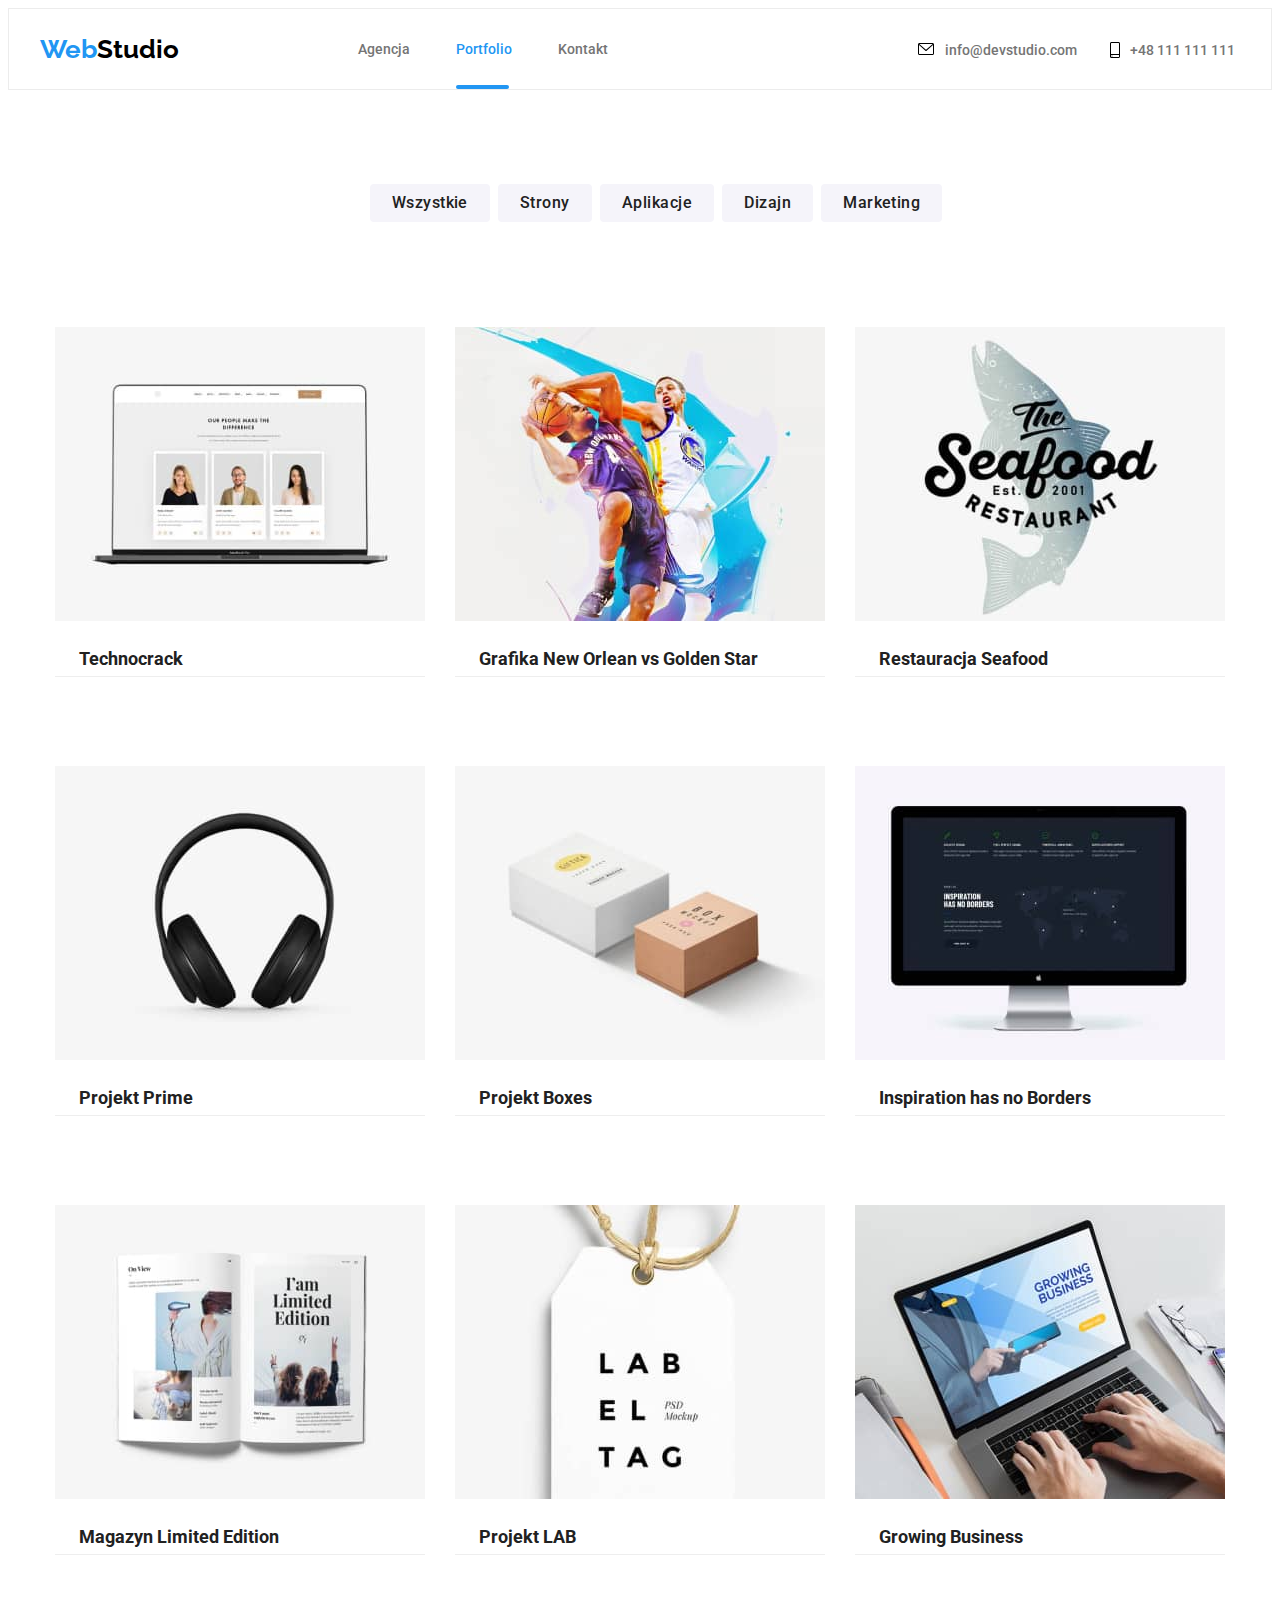
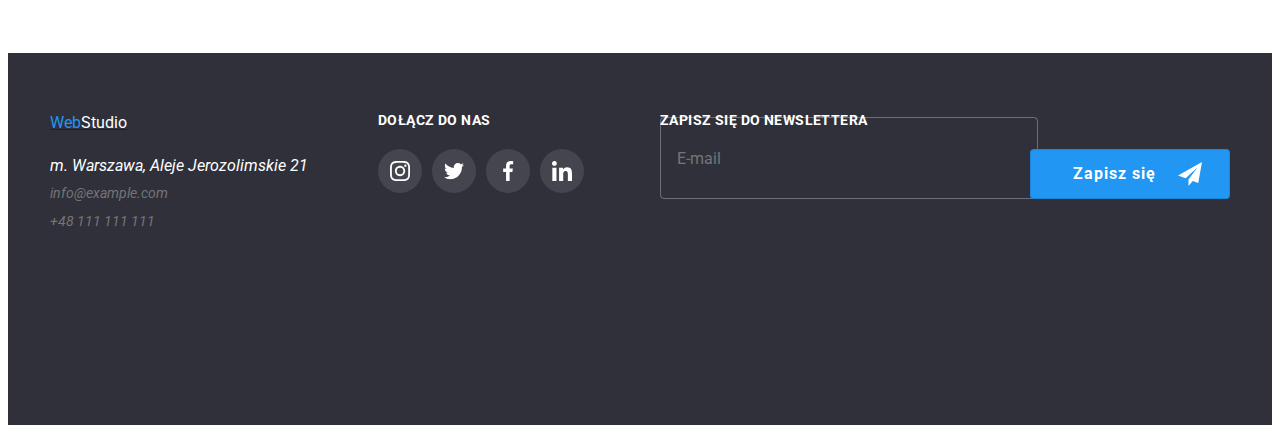
==== commit 63b7c75c: "transformation end, starting nesting process" ====
--- a/portfolio.html
+++ b/portfolio.html
@@ -16,7 +16,7 @@
       crossorigin="anonymous"
       referrerpolicy="no-referrer"
     />
-    <link rel="stylesheet" href="css/styles.css" />
+    <link rel="stylesheet" href="./css/main.min.css" />
   </head>
 
   <body>
--- a/css/main.min.css
+++ b/css/main.min.css
@@ -0,0 +1 @@
+*{font-family:"Roboto",sans-serif;color:#212121;font-size:16px;font-weight:400}h1,h2,h3,h4,h5,h6,p,ul{margin:0px}footer{background-color:#2f303a;width:auto}.container{width:1200px;margin-left:auto;margin-right:auto;padding:0}.main-button{font-weight:700;line-height:1.88;letter-spacing:.06;text-align:center;width:200px;padding-top:10px;padding-bottom:10px;border-radius:4px;border:1px solid #2196f3;color:#fff;background-color:#2196f3}.main-button:hover,.main-button:focus,.main-button:active{cursor:pointer}.newsletter-button{position:absolute;display:-webkit-box;display:-ms-flexbox;display:flex;-webkit-box-align:center;-ms-flex-align:center;align-items:center;font-size:16px;font-weight:700;line-height:1.88;letter-spacing:.06em;text-align:center;bottom:0px;right:0px;border-radius:4px;border:1px solid rgba(0,0,0,.1019607843);width:200px;height:50px;padding-left:42px;background-color:#2196f3;color:#fff;-webkit-transition-property:border,cursor,-webkit-box-shadow;transition-property:border,cursor,-webkit-box-shadow;transition-property:border,box-shadow,cursor;transition-property:border,box-shadow,cursor,-webkit-box-shadow;-webkit-transition-duration:250ms;transition-duration:250ms;-webkit-transition-timing-function:cubic-bezier(0.4, 0, 0.2, 1);transition-timing-function:cubic-bezier(0.4, 0, 0.2, 1)}.newsletter-button:hover,.newsletter-button:focus,.newsletter-button:active{border:1px solid #080c0f;-webkit-box-shadow:0px 4px 4px 0px #fff;box-shadow:0px 4px 4px 0px #fff;cursor:pointer}.projects-button[type=button]{cursor:pointer;font-weight:500;line-height:1.63;letter-spacing:.03em;text-align:center;padding:6px 22px;border:0px;border-radius:4px;margin-right:8px;background-color:#f5f4fa;-webkit-transition-property:color,background-color,-webkit-box-shadow;transition-property:color,background-color,-webkit-box-shadow;transition-property:box-shadow,color,background-color;transition-property:box-shadow,color,background-color,-webkit-box-shadow;-webkit-transition-duration:250ms;transition-duration:250ms;-webkit-transition-timing-function:cubic-bezier(0.4, 0, 0.2, 1);transition-timing-function:cubic-bezier(0.4, 0, 0.2, 1)}.projects-button[type=button]:hover,.projects-button[type=button]:focus,.projects-button[type=button]:active{color:#fff;background-color:#2196f3;-webkit-box-shadow:0px 4px 4px 0px rgba(0,0,0,.25);box-shadow:0px 4px 4px 0px rgba(0,0,0,.25);border-radius:4px}.modal__close-btn{position:absolute;top:8px;right:8px;width:30px;height:30px;border-radius:50%;border:1px solid rgba(0,0,0,.1);background-color:#fff;-webkit-transition-property:border,background-color,cursor,color,-webkit-box-shadow;transition-property:border,background-color,cursor,color,-webkit-box-shadow;transition-property:border,background-color,box-shadow,cursor,color;transition-property:border,background-color,box-shadow,cursor,color,-webkit-box-shadow;-webkit-transition-duration:250ms;transition-duration:250ms;-webkit-transition-timing-function:cubic-bezier(0.4, 0, 0.2, 1);transition-timing-function:cubic-bezier(0.4, 0, 0.2, 1)}.modal__close-btn:hover,.modal__close-btn:focus,.modal__close-btn:active{color:#fff;background-color:#2196f3;border:1px solid #fff;-webkit-box-shadow:0px 4px 4px 0px rgba(0,0,0,.2509803922);box-shadow:0px 4px 4px 0px rgba(0,0,0,.2509803922);cursor:pointer}.form-button{display:block;-webkit-box-pack:center;-ms-flex-pack:center;justify-content:center;text-align:center;font-size:16px;font-weight:700;color:#fff;line-height:1.88;letter-spacing:.06em;width:200px;height:50px;border-radius:4px;border:none;cursor:pointer;background-color:#2196f3;-webkit-transition-property:border,-webkit-box-shadow;transition-property:border,-webkit-box-shadow;transition-property:border,box-shadow;transition-property:border,box-shadow,-webkit-box-shadow;-webkit-transition-duration:250ms;transition-duration:250ms;-webkit-transition-timing-function:cubic-bezier(0.4, 0, 0.2, 1);transition-timing-function:cubic-bezier(0.4, 0, 0.2, 1)}.form-button:hover,.form-button:focus,.form-button:active{border:1px solid #2196f3;-webkit-box-shadow:0px 4px 4px 0px rgba(0,0,0,.2509803922);box-shadow:0px 4px 4px 0px rgba(0,0,0,.2509803922);cursor:pointer}.custom-checkbox{position:relative;width:419px;height:24px;margin-bottom:30px}.custom-checkbox__input:checked{opacity:0;z-index:2}.custom-checkbox__input:checked~.custom-checkbox__bird{visibility:visible;z-index:1}.custom-checkbox__input{position:absolute;width:16px;height:15px;cursor:pointer;left:0px;top:4px;-webkit-transition:visibility;transition:visibility}.custom-checkbox__label{display:-webkit-box;display:-ms-flexbox;display:flex;font-size:14px;font-weight:400;line-height:1.71;letter-spacing:.03em;text-align:left;padding-left:23px;-webkit-box-align:baseline;-ms-flex-align:baseline;align-items:baseline}.custom-checkbox__bird{position:absolute;width:16px;height:15px;visibility:hidden;left:0px;top:4px;cursor:pointer;-webkit-transition:visibility;transition:visibility;-webkit-transition-duration:250ms;transition-duration:250ms;-webkit-transition-timing-function:cubic-bezier(0.4, 0, 0.2, 1);transition-timing-function:cubic-bezier(0.4, 0, 0.2, 1)}.custom-checkbox__reg{text-decoration:underline;color:#2196f3;font-size:14px;font-weight:400;line-height:1.71;letter-spacing:.03em;text-align:left}.clients-section{display:block;margin-left:auto;margin-right:auto;padding-top:94px;padding-bottom:94px}.clients-section__title{text-align:center;font-size:36px;font-weight:700;line-height:1.16;letter-spacing:.03;margin-bottom:50px}.clients-section__image-box{display:-webkit-box;display:-ms-flexbox;display:flex;-webkit-box-pack:center;-ms-flex-pack:center;justify-content:center;width:1170px;height:auto;margin-left:auto;margin-right:auto;fill:#afb1bb}.clients-section__image-card:not(:last-child){margin-right:30px}.clients-section__image-card{display:-webkit-box;display:-ms-flexbox;display:flex;-webkit-box-pack:center;-ms-flex-pack:center;justify-content:center;-webkit-box-align:center;-ms-flex-align:center;align-items:center;width:170px;height:92px;border:1px solid #afb1b8;border-radius:4px;-webkit-transition-property:border,fill,border-radius,-webkit-box-shadow;transition-property:border,fill,border-radius,-webkit-box-shadow;transition-property:border,fill,box-shadow,border-radius;transition-property:border,fill,box-shadow,border-radius,-webkit-box-shadow;-webkit-transition-duration:250ms;transition-duration:250ms;-webkit-transition-timing-function:cubic-bezier(0.4, 0, 0.2, 1);transition-timing-function:cubic-bezier(0.4, 0, 0.2, 1)}.clients-section__image-card:hover,.clients-section__image-card:focus,.clients-section__image-card:active{border:1px solid #2196f3;fill:#2196f3;-webkit-box-shadow:0px 4px 4px 0px rgba(0,0,0,.2509803922);box-shadow:0px 4px 4px 0px rgba(0,0,0,.2509803922);cursor:pointer}.clients-section__image{width:106px;height:60px}.footer{display:-webkit-box;display:-ms-flexbox;display:flex;-webkit-box-pack:center;-ms-flex-pack:center;justify-content:center;height:252px;margin-right:auto;margin-left:auto;padding:60px 0px}.footer__area{width:250x}.footer__contacts-list{width:auto;padding-left:0px;list-style-type:none;padding-bottom:9px;margin-right:70px;font-size:14px;line-height:1.71;letter-spacing:.03}.footer__contacts-list li:nth-child(1){margin-top:20px}.footer__site{text-decoration:none;color:#fff;-webkit-transition-property:color;transition-property:color;-webkit-transition-duration:250ms;transition-duration:250ms;-webkit-transition-timing-function:cubic-bezier(0.4, 0, 0.2, 1);transition-timing-function:cubic-bezier(0.4, 0, 0.2, 1)}.footer__site:hover,.footer__site:focus,.footer__site:active{color:#2196f3}.footer__contact{color:#757575;text-decoration:none;-webkit-transition-property:color;transition-property:color;-webkit-transition-duration:250ms;transition-duration:250ms;-webkit-transition-timing-function:cubic-bezier(0.4, 0, 0.2, 1);transition-timing-function:cubic-bezier(0.4, 0, 0.2, 1);font-size:14px;line-height:1.71}.footer__contact:hover,.footer__contact:focus,.footer__contact:active{color:#2196f3}.footer__social-area{display:block;margin-left:0px;height:80px;padding-right:76px}.footer__social-box:not(:last-child){margin-right:10px}.footer__social-title{padding-bottom:20px;color:#fff;text-transform:uppercase;font-size:14px;font-weight:700;line-height:1.14;letter-spacing:.03em;text-align:left}.footer__social-boxes{display:-webkit-inline-box;display:-ms-inline-flexbox;display:inline-flex;width:auto;height:44px}.footer__social-box{display:-webkit-box;display:-ms-flexbox;display:flex;-webkit-box-align:center;-ms-flex-align:center;align-items:center;-webkit-box-pack:center;-ms-flex-pack:center;justify-content:center;width:44px;height:44px;background-color:rgba(255,255,255,.1);fill:#fff;border-radius:50%;-webkit-transition-property:background-color,fill,border-radius,-webkit-box-shadow;transition-property:background-color,fill,border-radius,-webkit-box-shadow;transition-property:background-color,fill,box-shadow,border-radius;transition-property:background-color,fill,box-shadow,border-radius,-webkit-box-shadow;-webkit-transition-duration:250ms;transition-duration:250ms;-webkit-transition-timing-function:cubic-bezier(0.4, 0, 0.2, 1);transition-timing-function:cubic-bezier(0.4, 0, 0.2, 1)}.footer__social-box:hover,.footer__social-box:focus,.footer__social-box:active{background-color:#2196f3;border-radius:50%;fill:#fff;-webkit-box-shadow:0px 4px 4px 0px rgba(0,0,0,.2509803922);box-shadow:0px 4px 4px 0px rgba(0,0,0,.2509803922);cursor:pointer}.footer__social-item{width:20px;height:20px}.footer__newsletter-area{position:relative;width:570px;height:86px}.footer__newsletter-title{color:#fff;font-size:14px;font-weight:700;line-height:1.14;letter-spacing:.03em;text-align:left;text-transform:uppercase}.footer__email-input{position:absolute;display:-webkit-inline-box;display:-ms-inline-flexbox;display:inline-flex;-webkit-box-align:end;-ms-flex-align:end;align-items:flex-end;padding-top:15px;color:#fff;padding-bottom:15px;padding-left:16px;border:1px solid rgba(255,255,255,.3);border-radius:4px;-webkit-box-shadow:rgba(0,0,0,.15);box-shadow:rgba(0,0,0,.15);bottom:0px;left:0px;width:358px;height:50px;background-color:rgba(0,0,0,0)}.footer__icon-send{position:absolute;width:24px;height:24px;fill:#fff;right:28px;bottom:13px}.header{display:-webkit-box;display:-ms-flexbox;display:flex;-webkit-box-align:center;-ms-flex-align:center;align-items:center;-webkit-box-pack:center;-ms-flex-pack:center;justify-content:center;width:auto;height:80px;margin:auto;padding:0px;list-style:none;border:1px solid #ececec}.header__logo.container>a{text-decoration:none}.header__logo.container{display:-webkit-box;display:-ms-flexbox;display:flex;-webkit-box-align:center;-ms-flex-align:center;align-items:center;margin-left:0px;margin-right:0px}.logo-web-top,.logo-studio-top{font-family:"Raleway";font-size:26px;font-weight:700;line-height:1.19;letter-spacing:.03}.logo-studio-top{color:#000}.logo-web-top{color:#2196f3}.whole-footer .logo-web-bottom,.whole-footer .logo-studio-bottom{margin-bottom:20px;font-family:"Raleway";font-size:26px;line-height:1.19;font-weight:700;letter-spacing:.03em;text-align:left}.footer-area>a{text-decoration:none}.logo-web-bottom{color:#2196f3}.logo-studio-bottom{color:#fff}.loremSection{display:-webkit-box;display:-ms-flexbox;display:flex;-webkit-box-pack:center;-ms-flex-pack:center;justify-content:center;padding-top:94px}.loremSection__list{display:-webkit-box;display:-ms-flexbox;display:flex;-webkit-box-pack:center;-ms-flex-pack:center;justify-content:center;margin-left:auto;margin-right:auto;list-style-type:none;padding-left:0px;width:1170px;height:auto}.loremSection__area{width:270px;height:auto}.loremSection__cards{display:-webkit-box;display:-ms-flexbox;display:flex;-webkit-box-pack:center;-ms-flex-pack:center;justify-content:center;-webkit-box-align:center;-ms-flex-align:center;align-items:center;width:270px;height:120px;margin-bottom:30px;background-color:#f5f4fa}.loremSection__images{width:70px;height:70px}.loremSection__title{font-size:14px;font-weight:700;line-height:1.14;letter-spacing:.03;width:270px;height:auto;text-transform:uppercase;margin-bottom:10px;-webkit-box-pack:center;-ms-flex-pack:center;justify-content:center;color:#212121;padding-left:0px;padding-right:0px}.loremSection__text{font-size:14px;line-height:1.71;letter-spacing:.03em;text-align:left;color:#757575;text-align:left;width:270px}.loremSection__area:not(:last-child){margin-right:30px}.main-section{display:-webkit-box;display:-ms-flexbox;display:flex;padding-top:94px;padding-bottom:94px;-webkit-box-pack:center;-ms-flex-pack:center;justify-content:center;-webkit-box-align:center;-ms-flex-align:center;align-items:center;margin-right:auto;margin-left:auto;max-height:auto;text-align:center;background-image:-webkit-gradient(linear, left top, left bottom, from(rgba(47, 48, 58, 0.4)), color-stop(0%, rgba(47, 48, 58, 0.4))),url(../images/main.jpg);background-image:linear-gradient(rgba(47, 48, 58, 0.4) 0%, rgba(47, 48, 58, 0.4) 0%),url(../images/main.jpg);background-repeat:no-repeat;background-position:center;background-size:cover;max-width:1600px;max-height:600px}.main-section__title.container{display:-webkit-box;display:-ms-flexbox;display:flex;-webkit-box-pack:center;-ms-flex-pack:center;justify-content:center;margin:0px;margin-bottom:30px;font-weight:900;font-size:44px;line-height:1.36;text-align:center;letter-spacing:.06;text-transform:uppercase;color:#fff;width:auto}.backdrop{left:0;top:0;display:-webkit-box;display:-ms-flexbox;display:flex;-webkit-box-pack:center;-ms-flex-pack:center;justify-content:center;-webkit-box-align:center;-ms-flex-align:center;align-items:center;position:fixed;min-width:100%;min-height:100%;visibility:visible;opacity:1;background-color:rgba(0,0,0,.2);-webkit-transition-property:opacity,visibility,-webkit-transform;transition-property:opacity,visibility,-webkit-transform;transition-property:opacity,visibility,transform;transition-property:opacity,visibility,transform,-webkit-transform;-webkit-transition-duration:250ms;transition-duration:250ms;-webkit-transition-timing-function:cubic-bezier(0.4, 0, 0.2, 1);transition-timing-function:cubic-bezier(0.4, 0, 0.2, 1);-webkit-transition-delay:250ms;transition-delay:250ms;-webkit-transform:scale(1);transform:scale(1)}.backdrop.is-hidden{opacity:0;visibility:hidden;pointer-events:none;-webkit-transform:scale(0.1);transform:scale(0.1)}.modal{position:absolute;min-height:581px;width:528px;border-radius:4px;opacity:1;visibility:visible;background-color:#fff;-webkit-box-shadow:0px 2px 1px 0px rgba(0,0,0,.2);box-shadow:0px 2px 1px 0px rgba(0,0,0,.2);-webkit-box-shadow:0px 1px 1px 0px rgba(0,0,0,.14);box-shadow:0px 1px 1px 0px rgba(0,0,0,.14);-webkit-box-shadow:0px 1px 3px 0px rgba(0,0,0,.12);box-shadow:0px 1px 3px 0px rgba(0,0,0,.12);-webkit-transition-property:opacity,visibility,-webkit-transform;transition-property:opacity,visibility,-webkit-transform;transition-property:opacity,visibility,transform;transition-property:opacity,visibility,transform,-webkit-transform;-webkit-transition-duration:250ms;transition-duration:250ms;-webkit-transition-timing-function:cubic-bezier(0.4, 0, 0.2, 1);transition-timing-function:cubic-bezier(0.4, 0, 0.2, 1);-webkit-transition-delay:250ms;transition-delay:250ms;-webkit-transform:scale(1);transform:scale(1)}.modal.is-hidden{opacity:0;visibility:hidden;pointer-events:none;-webkit-transform:scale(0.1);transform:scale(0.1)}.modal__form-area{display:-webkit-box;display:-ms-flexbox;display:flex;-webkit-box-orient:vertical;-webkit-box-direction:normal;-ms-flex-direction:column;flex-direction:column;-webkit-box-pack:center;-ms-flex-pack:center;justify-content:center;-webkit-box-align:center;-ms-flex-align:center;align-items:center;margin-top:40px}.modal__form-title{width:448px;height:23px;margin-bottom:12px;font-size:20px;font-weight:700;line-height:1.15;letter-spacing:.03em;text-align:center}.modal__form-position{width:448px;height:342px;margin-bottom:20px}.modal__form-name{position:relative;width:448px;height:58px;margin-bottom:10px}.modal__icon-human{position:absolute;display:-webkit-box;display:-ms-flexbox;display:flex;width:18px;height:18px;bottom:11px;left:12px;-webkit-transition:fill;transition:fill;-webkit-transition-duration:250ms;transition-duration:250ms;-webkit-transition-timing-function:cubic-bezier(0.4, 0, 0.2, 1);transition-timing-function:cubic-bezier(0.4, 0, 0.2, 1)}.modal__form-phone{position:relative;width:448px;height:58px;margin-bottom:10px}.modal__icon-phone{position:absolute;display:-webkit-box;display:-ms-flexbox;display:flex;width:18px;height:18px;bottom:11px;left:12px;-webkit-transition:fill;transition:fill;-webkit-transition-duration:250ms;transition-duration:250ms;-webkit-transition-timing-function:cubic-bezier(0.4, 0, 0.2, 1);transition-timing-function:cubic-bezier(0.4, 0, 0.2, 1)}.modal__form-email{position:relative;width:448px;height:58px;margin-bottom:10px}.modal__icon-email{position:absolute;display:-webkit-box;display:-ms-flexbox;display:flex;width:18px;height:18px;bottom:11px;left:12px;-webkit-transition:fill;transition:fill;-webkit-transition-duration:250ms;transition-duration:250ms;-webkit-transition-timing-function:cubic-bezier(0.4, 0, 0.2, 1);transition-timing-function:cubic-bezier(0.4, 0, 0.2, 1)}.modal__form-textarea{width:448px;height:138px;margin-bottom:10px}.order-form__label{font-size:12px;font-weight:400;line-height:1.16;letter-spacing:.01em;text-align:left;margin-bottom:4px;color:#757575}.order-form__input{width:448px;height:40px;border:1px solid rgba(33,33,33,.2);border-radius:4px;padding-left:42px;-webkit-transition-property:border-color,fill;transition-property:border-color,fill;-webkit-transition-duration:250ms;transition-duration:250ms;-webkit-transition-timing-function:cubic-bezier(0.4, 0, 0.2, 1);transition-timing-function:cubic-bezier(0.4, 0, 0.2, 1)}.order-form__input:focus{outline:none;border-color:#2196f3}.order-form__input:focus+.modal__icon-human,.order-form__input:focus+.modal__icon-email,.order-form__input:focus+.modal__icon-phone{fill:#2196f3}.order-form__input-textarea{width:448px;height:120px;border:1px solid rgba(33,33,33,.2);border-radius:4px;font-family:Roboto;font-size:12px;font-weight:400;line-height:14px;letter-spacing:.01em;text-align:left;-webkit-box-align:center;-ms-flex-align:center;align-items:center;padding:12px 16px;resize:none;-webkit-transition-property:border-color;transition-property:border-color;-webkit-transition-duration:250ms;transition-duration:250ms;-webkit-transition-timing-function:cubic-bezier(0.4, 0, 0.2, 1);transition-timing-function:cubic-bezier(0.4, 0, 0.2, 1)}.order-form__input-textarea:focus{outline:none;border-color:#2196f3}.navigation{position:relative;font-size:14px;font-weight:500;line-height:1;letter-spacing:.02;text-indent:46px;margin-left:93px;display:-webkit-box;display:-ms-flexbox;display:flex;-webkit-box-align:center;-ms-flex-align:center;align-items:center;position:relati}.navigation a{color:#757575;text-decoration:none;font-size:14px;font-weight:500;line-height:1.14;letter-spacing:.02;position:relative;-webkit-transition-property:color;transition-property:color;-webkit-transition-duration:250ms;transition-duration:250ms;-webkit-transition-timing-function:cubic-bezier(0.4, 0, 0.2, 1);transition-timing-function:cubic-bezier(0.4, 0, 0.2, 1)}.navigation a:hover,.navigation a:focus,.navigation a:active{color:#2196f3}.navigation a:hover::after,.navigation a:focus::after,.navigation a:active::after{color:#2196f3;position:absolute;display:inline-block;top:44px;left:0px;content:"";width:53px;height:4px;border-radius:2px;background-color:#2196f3}.navigation__agency-nav.is-active{color:#2196f3}.navigation__agency-nav.is-active::after{color:#2196f3;position:absolute;display:inline-block;top:44px;left:0px;content:"";width:53px;height:4px;border-radius:2px;background-color:#2196f3}.navigation__portfolio-nav.is-active{color:#2196f3}.navigation__portfolio-nav.is-active::after{color:#2196f3;position:absolute;display:inline-block;top:44px;left:0px;content:"";width:53px;height:4px;border-radius:2px;background-color:#2196f3}.navigation>li{list-style-type:none}.contact{position:relative;display:-webkit-box;display:-ms-flexbox;display:flex;gap:50px;margin-left:auto}.contact>li{list-style-type:none}.contact a{text-decoration:none;color:#757575;font-size:14px;font-weight:500;line-height:1.14;letter-spacing:.02;-webkit-transition-property:fill,color;transition-property:fill,color;-webkit-transition-duration:250ms;transition-duration:250ms;-webkit-transition-timing-function:cubic-bezier(0.4, 0, 0.2, 1);transition-timing-function:cubic-bezier(0.4, 0, 0.2, 1)}.contact a:hover,.contact a:focus,.contact a:active{color:#2196f3;fill:#2196f3}.contact__mail-area{width:135px}.contact__svg-mail{display:inline-block;width:22px;height:16px;position:absolute;left:10px;bottom:2px}.contact__phone-area{width:110px}.contact__svg-phone{display:inline-block;-ms-flex-item-align:center;align-self:center;width:20px;height:16px;position:absolute;right:115px;top:2px}.projects-section{display:block;-webkit-box-pack:center;-ms-flex-pack:center;justify-content:center;padding-top:94px;padding-bottom:94px}.projects-section__button-area{display:-webkit-box;display:-ms-flexbox;display:flex;-webkit-box-pack:center;-ms-flex-pack:center;justify-content:center;margin:auto}.projects-section__filter{height:54px;width:572px;display:-webkit-box;display:-ms-flexbox;display:flex;list-style-type:none;margin-left:auto;margin-right:auto;margin-bottom:34px;-webkit-box-pack:center;-ms-flex-pack:center;justify-content:center}.projects-section__projects-list{display:-webkit-box;display:-ms-flexbox;display:flex;-ms-flex-wrap:wrap;flex-wrap:wrap;gap:30px;list-style-type:none;width:1170px;margin-left:auto;margin-right:auto;padding:0}.projects-section__card{position:relative;width:370px;height:404px;-ms-flex-preferred-size:13%;flex-basis:13%;display:inline-block;-ms-flex-line-pack:center;align-content:center;overflow:hidden;margin:0px;border-bottom:1px solid #eee;-webkit-transition-property:border,-webkit-box-shadow;transition-property:border,-webkit-box-shadow;transition-property:box-shadow,border;transition-property:box-shadow,border,-webkit-box-shadow;-webkit-transition-duration:250ms;transition-duration:250ms;-webkit-transition-timing-function:cubic-bezier(0.4, 0, 0.2, 1);transition-timing-function:cubic-bezier(0.4, 0, 0.2, 1)}.projects-section__card:hover .projects-section__overlay{-webkit-transform:translateY(0%);transform:translateY(0%)}.projects-section__card:hover,.projects-section__card:focus,.projects-section__card:active{cursor:pointer;border:1px solid #eee;-webkit-box-shadow:1px 4px 6px 0px rgba(0,0,0,.1607843137);box-shadow:1px 4px 6px 0px rgba(0,0,0,.1607843137)}.projects-section__card-title{text-align:left;font-weight:700;font-size:18px;line-height:2;letter-spacing:.06;color:#212121;padding-top:20px;padding-bottom:4px;vertical-align:top;padding-left:24px;padding-right:24px}.projects-section__card-subtitle{text-align:left;line-height:1.88;letter-spacing:.03em;padding-left:24px;padding-right:24px;padding-bottom:20px;color:#757575}.projects-section__image{display:block;height:294px;width:370px}.projects-section__overlay{z-index:1;position:absolute;overflow:hidden;text-align:left;top:0;left:0;width:370px;height:294px;padding-left:24px;padding-top:49px;padding-bottom:49px;padding-right:45px;background:rgba(33,150,243,.9);color:#fff;-webkit-transform:translateY(100%);transform:translateY(100%);-webkit-transition-duration:250ms;transition-duration:250ms;-webkit-transition-timing-function:cubic-bezier(0.4, 0, 0.2, 1);transition-timing-function:cubic-bezier(0.4, 0, 0.2, 1)}.projects-section__overlay>p{font-size:18px;font-weight:400;line-height:1.57;letter-spacing:.03em;text-align:left;color:#fff}.projects-section__caption-area{height:110px;width:370px;position:absolute;z-index:2;background-color:#fff}.teamcard{width:auto;display:block;padding-top:94px;padding-bottom:94px;background-color:#f5f4fa}.teamcard__title{display:-webkit-box;display:-ms-flexbox;display:flex;-webkit-box-pack:center;-ms-flex-pack:center;justify-content:center;font-size:36px;font-weight:700;line-height:1.16;letter-spacing:.03;margin-bottom:50px}.teamcard__section{display:block;-webkit-box-pack:center;-ms-flex-pack:center;justify-content:center;-webkit-box-align:center;-ms-flex-align:center;align-items:center;margin:auto}.teamcard__list{display:-webkit-box;display:-ms-flexbox;display:flex;gap:30px;-webkit-box-pack:center;-ms-flex-pack:center;justify-content:center;padding-left:0px;width:auto}.teamcard__cards{background-color:#fff;border-bottom-left-radius:4px;border-bottom-right-radius:4px;-webkit-box-shadow:0px 2px 1px 0px rgba(0,0,0,.2);box-shadow:0px 2px 1px 0px rgba(0,0,0,.2);-webkit-box-shadow:0px 1px 1px 0px rgba(0,0,0,.14);box-shadow:0px 1px 1px 0px rgba(0,0,0,.14);-webkit-box-shadow:0px 1px 3px 0px rgba(0,0,0,.12);box-shadow:0px 1px 3px 0px rgba(0,0,0,.12);list-style-type:none}.teamcard__figure{-webkit-box-pack:center;-ms-flex-pack:center;justify-content:center;display:block;margin:0px}.teamcard__caption{display:block;padding-top:30px;text-align:center}.teamcard__card-title{text-align:center;font-weight:500;line-height:1.88;letter-spacing:.03em;color:#212121}.teamcard__card-text{text-align:center;font-weight:400;line-height:1.88;letter-spacing:.03em;margin-top:10px;margin-bottom:16px;color:#757575}.teamcard__social-area{display:-webkit-box;display:-ms-flexbox;display:flex;margin-left:auto;margin-right:auto;margin-bottom:18px;margin-top:16px;width:206px;height:auto}.teamcard__social-area>.teamcard__social-box:not(:last-child){margin-right:10px}.teamcard__social-box{display:-webkit-box;display:-ms-flexbox;display:flex;-webkit-box-align:center;-ms-flex-align:center;align-items:center;-webkit-box-pack:center;-ms-flex-pack:center;justify-content:center;width:44px;height:44px;width:44px;height:44px;background-color:#fff;fill:#afb1b8;border-radius:50%;-webkit-transition-property:background-color,fill,border-radius,-webkit-box-shadow;transition-property:background-color,fill,border-radius,-webkit-box-shadow;transition-property:background-color,fill,box-shadow,border-radius;transition-property:background-color,fill,box-shadow,border-radius,-webkit-box-shadow;-webkit-transition-duration:250ms;transition-duration:250ms;-webkit-transition-timing-function:cubic-bezier(0.4, 0, 0.2, 1);transition-timing-function:cubic-bezier(0.4, 0, 0.2, 1)}.teamcard__social-item{width:20px;height:20px}.teamcard__social-box:hover,.teamcard__social-box:focus,.teamcard__social-box:active{background-color:#2196f3;border-radius:50%;fill:#fff;-webkit-box-shadow:0px 4px 4px 0px rgba(0,0,0,.2509803922);box-shadow:0px 4px 4px 0px rgba(0,0,0,.2509803922);cursor:pointer}.what-we-do{-webkit-box-pack:center;-ms-flex-pack:center;justify-content:center;display:block;padding-top:94px;padding-bottom:94px}.what-we-do__title{display:block;-webkit-box-pack:center;-ms-flex-pack:center;justify-content:center;width:auto;text-align:center;font-size:36px;font-weight:700;line-height:1.16;letter-spacing:.03;margin-bottom:50px;color:#212121}.what-we-do__list{display:-webkit-box;display:-ms-flexbox;display:flex;gap:30px;-webkit-box-pack:center;-ms-flex-pack:center;justify-content:center;margin-right:0px;margin-left:0px;list-style-type:none;padding-left:0px}.what-we-do__item{max-width:100%;height:auto;position:relative;overflow:hidden;height:294px;width:370px}.what-we-do__overtext{bottom:0px;display:-webkit-box;display:-ms-flexbox;display:flex;position:absolute;background:rgba(47,48,58,.8);-webkit-box-pack:center;-ms-flex-pack:center;justify-content:center;-webkit-box-align:center;-ms-flex-align:center;align-items:center;height:70px;width:370px;font-size:14px;color:#fff;text-transform:uppercase;font-weight:700;line-height:.07;letter-spacing:.03em}/*# sourceMappingURL=main.min.css.map */